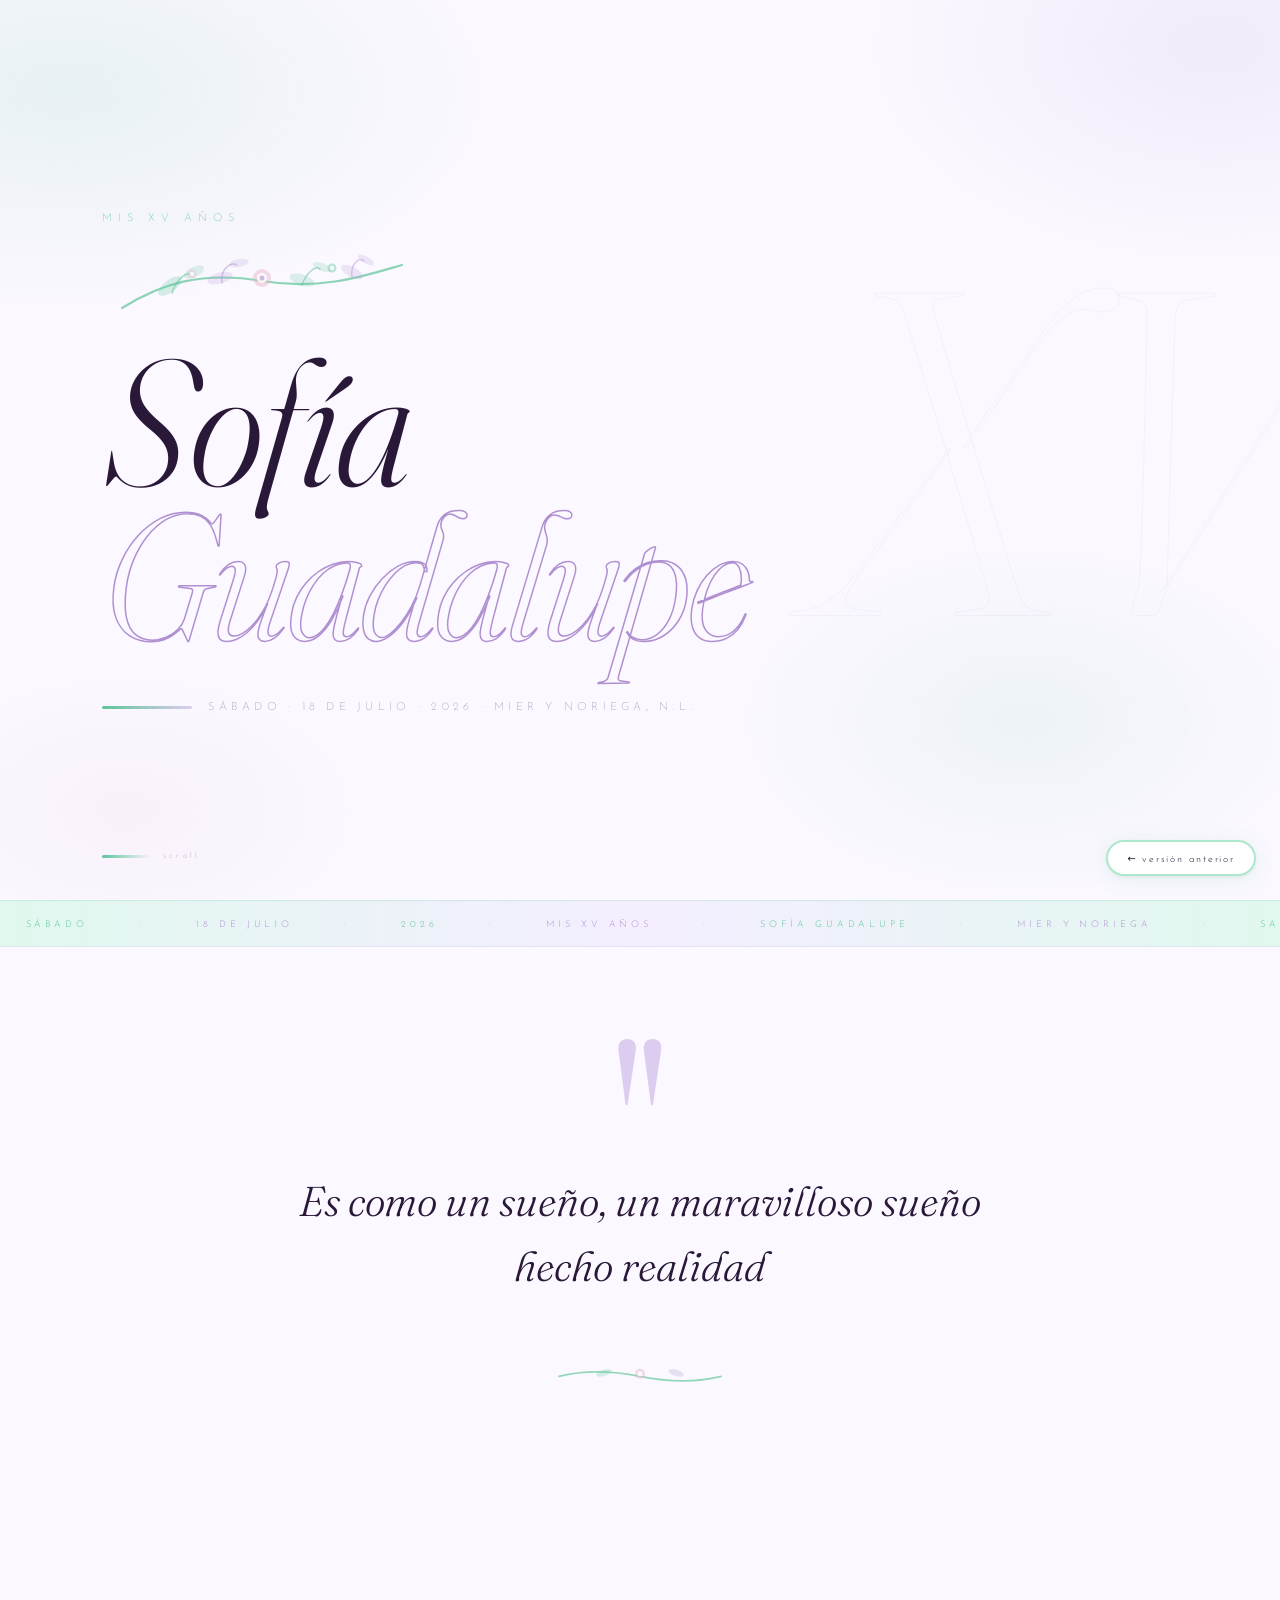
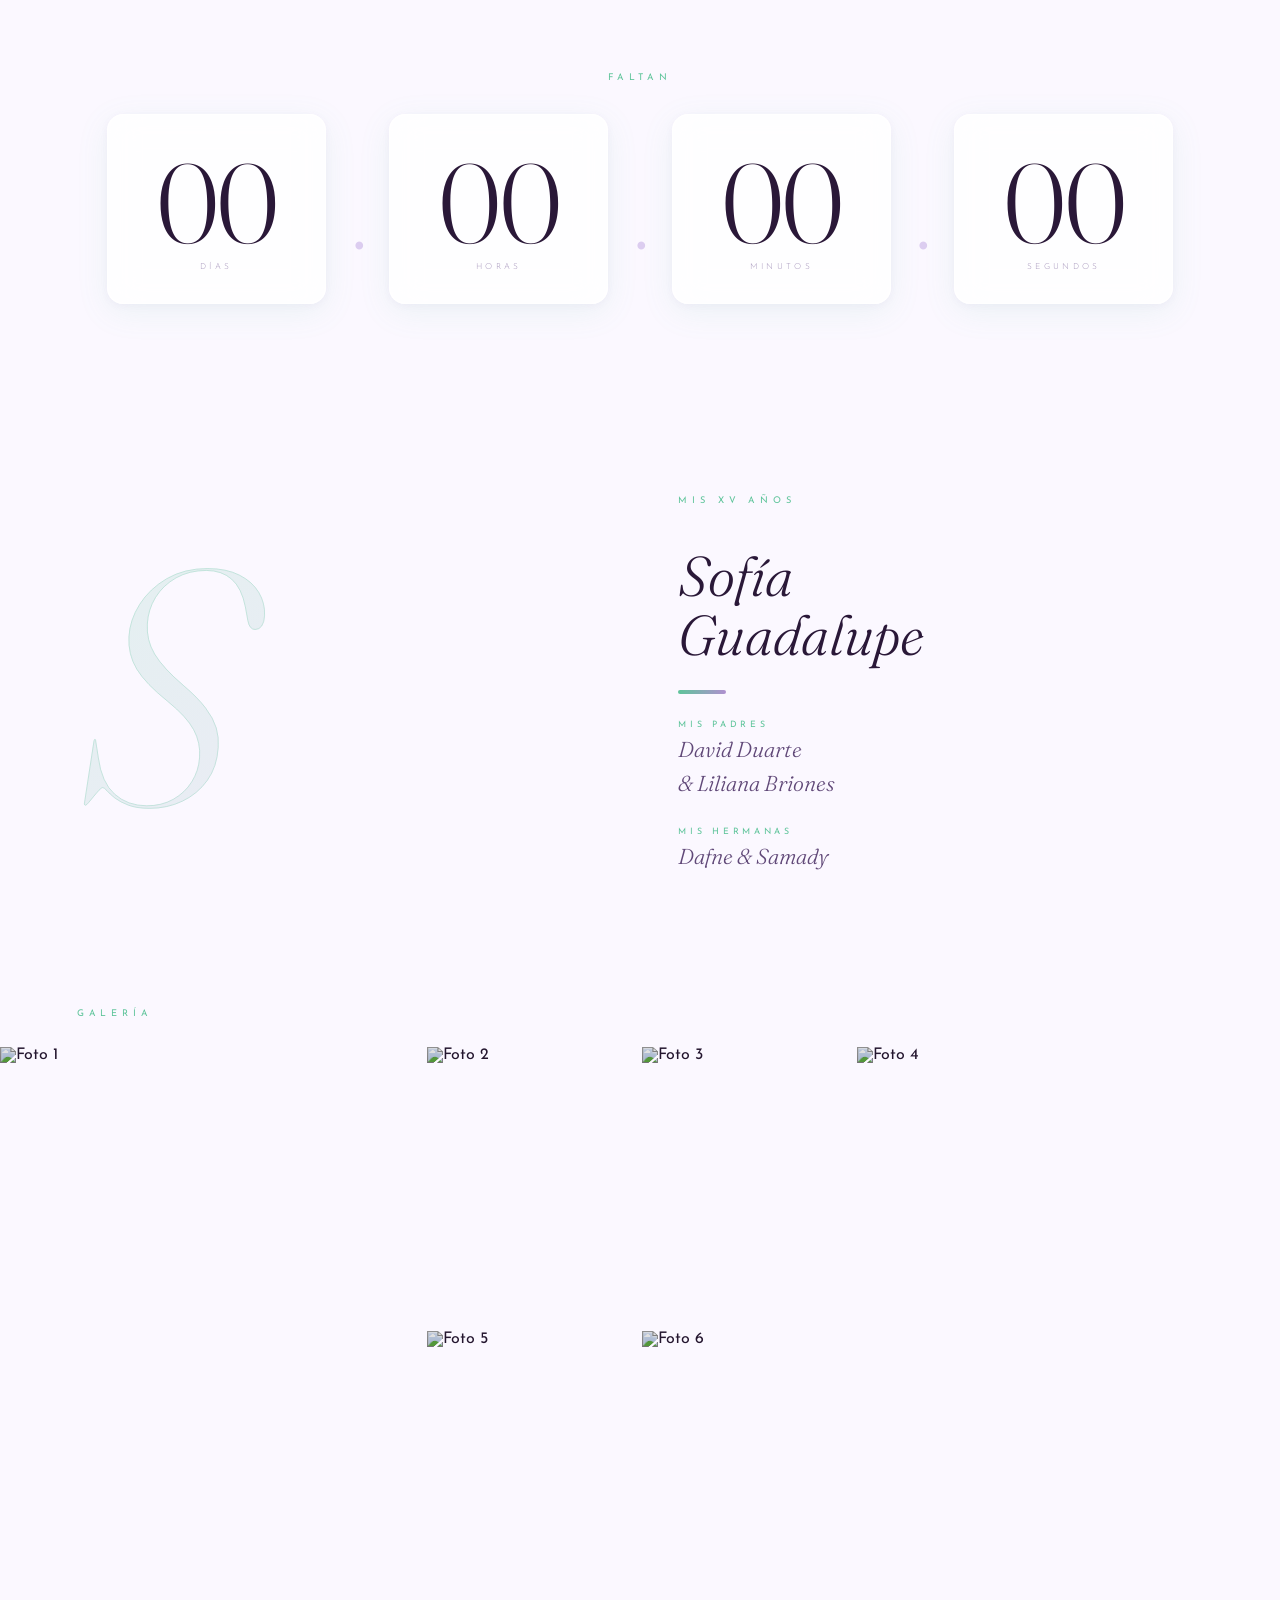
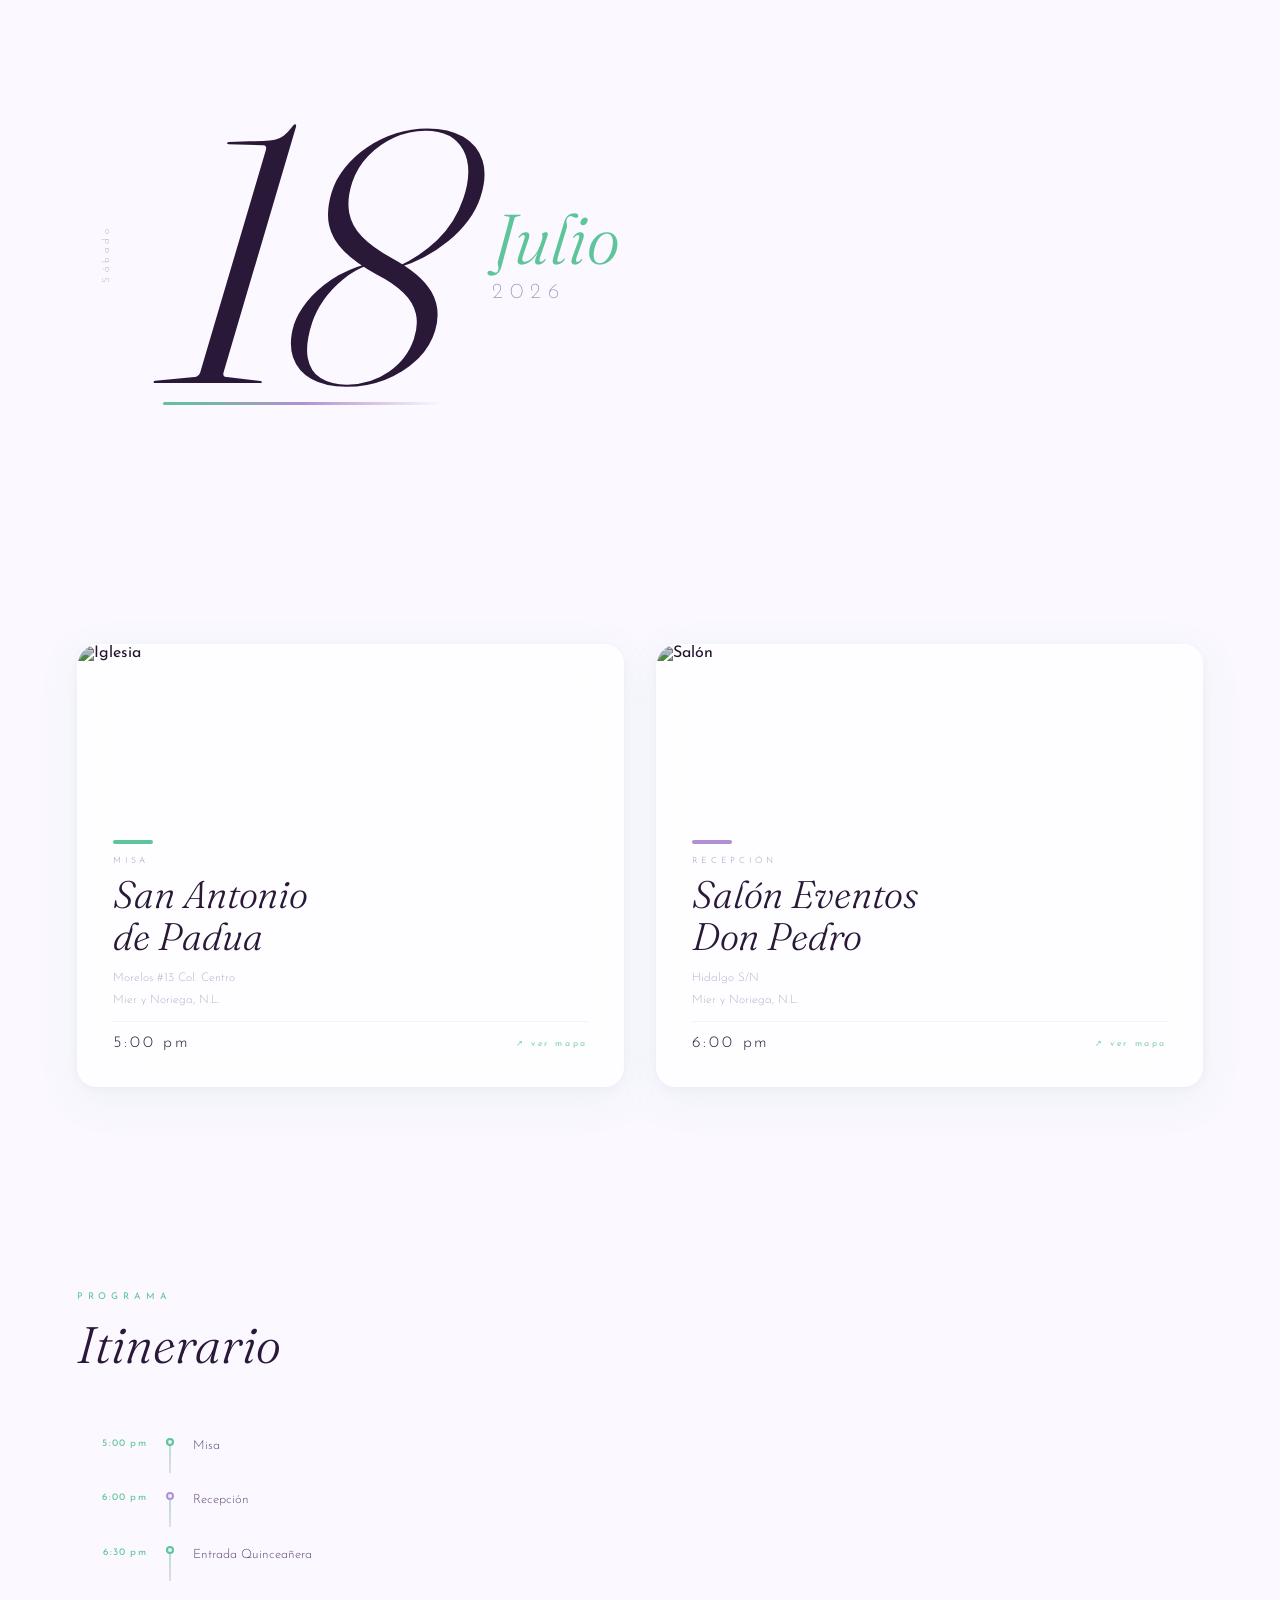
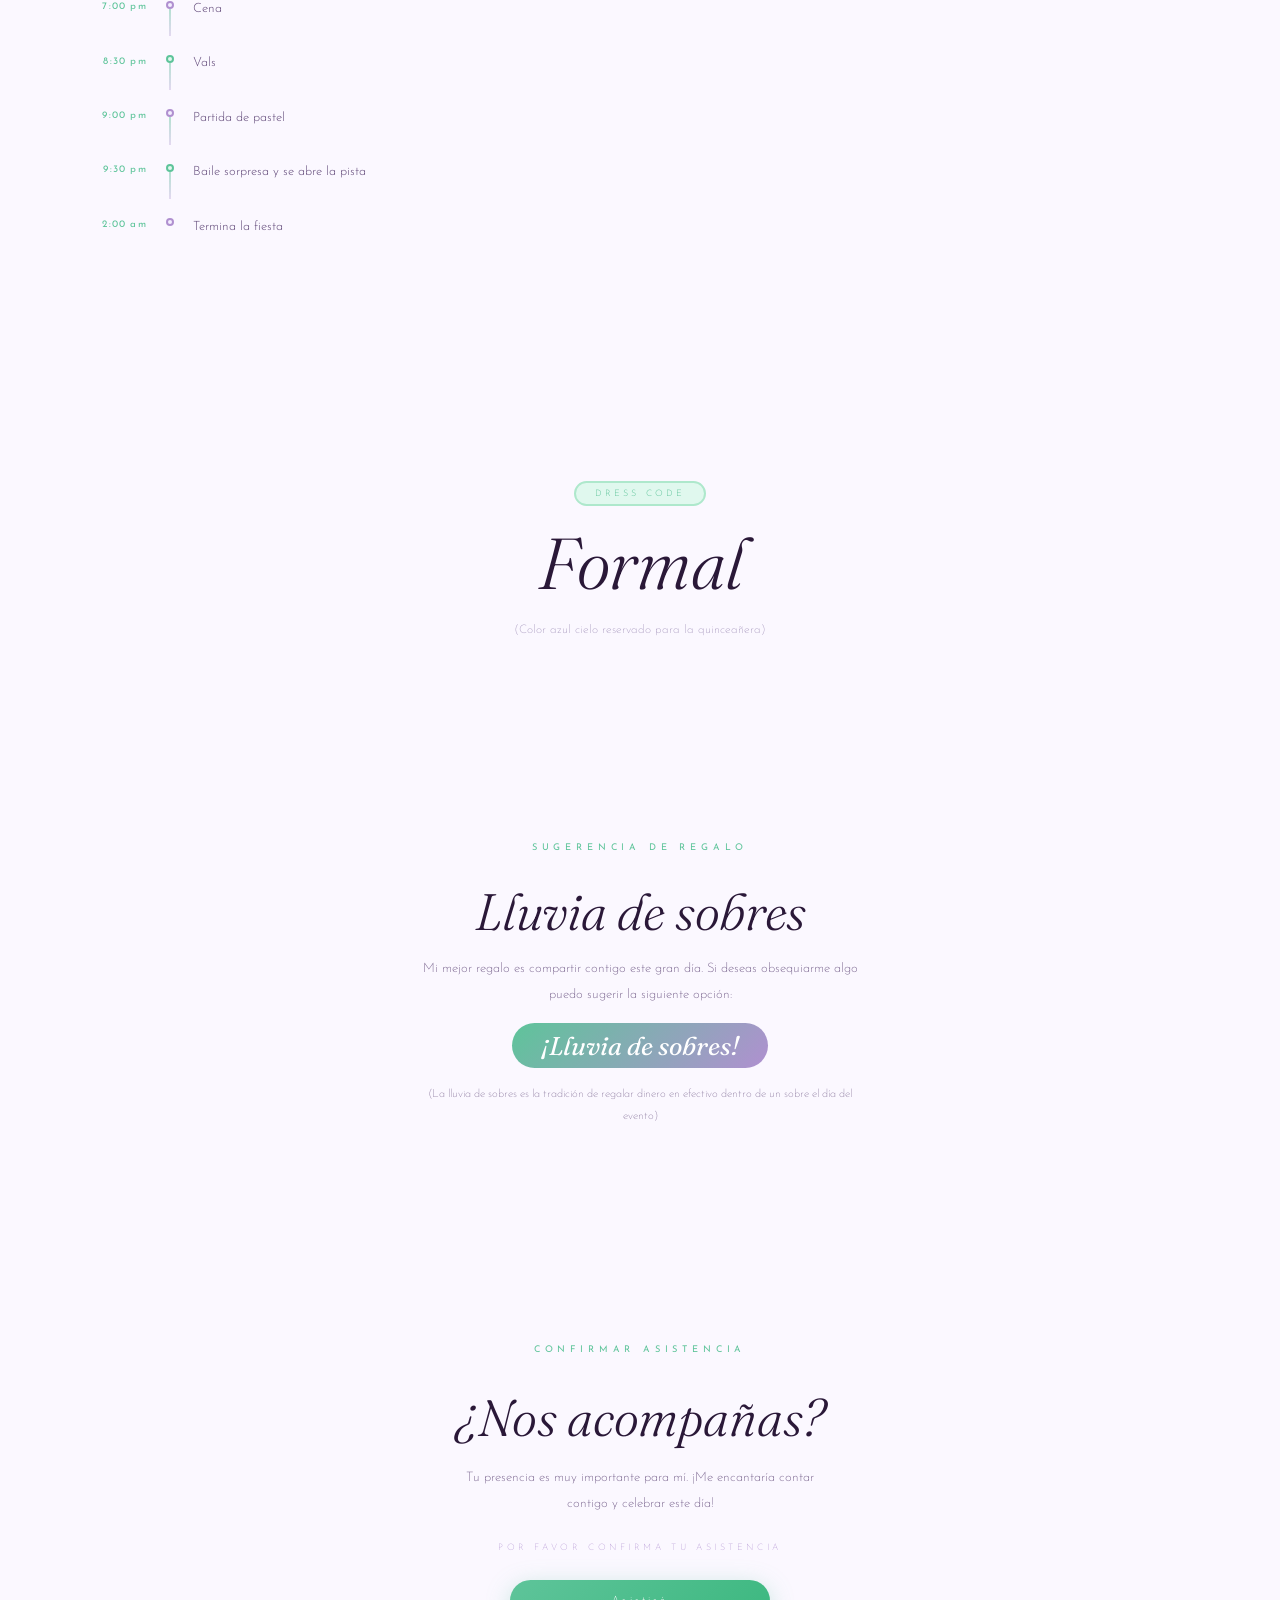
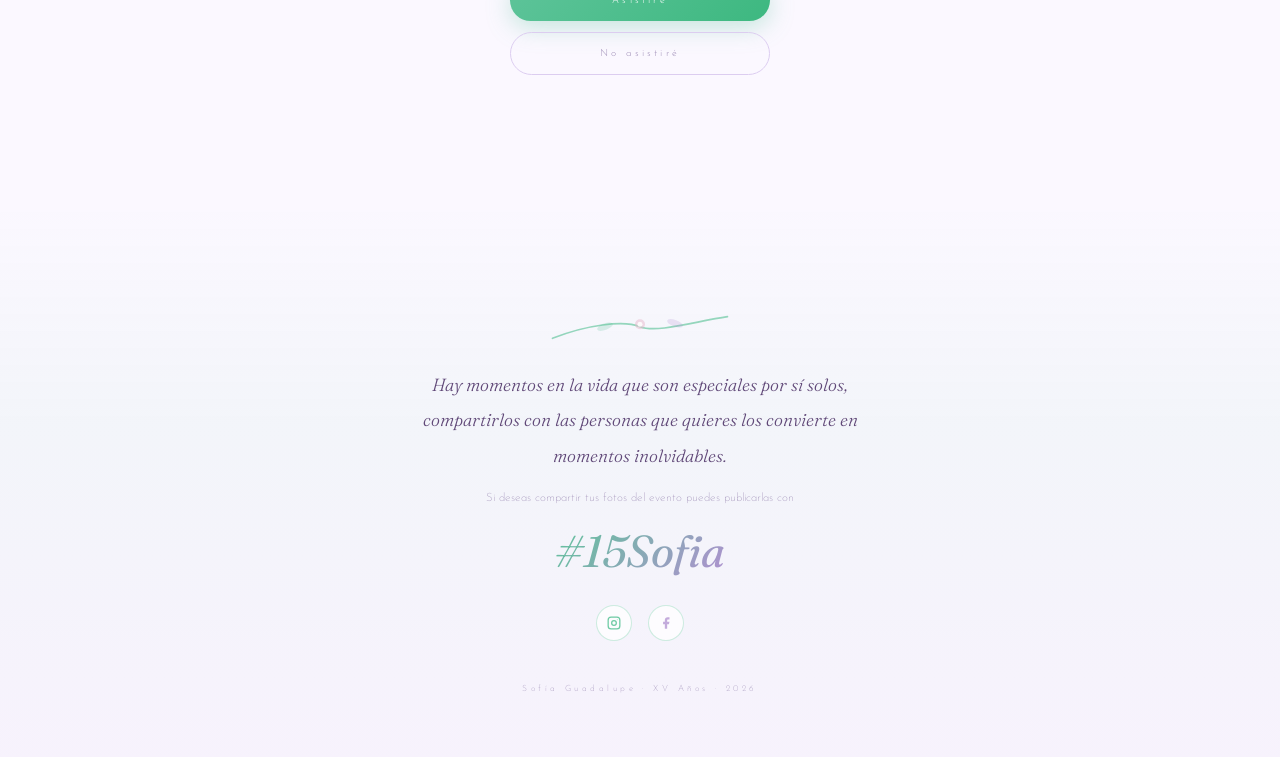
==== jav2.html @ 5d1646b9 "No code changes made." ====
<!DOCTYPE html>
<html lang="es">
<head>
    <meta charset="UTF-8">
    <meta name="viewport" content="width=device-width, initial-scale=1.0">
    <title>Sofía Guadalupe — XV Años</title>
    <link rel="preconnect" href="https://fonts.googleapis.com">
    <link rel="preconnect" href="https://fonts.gstatic.com" crossorigin>
    <link href="https://fonts.googleapis.com/css2?family=Fraunces:ital,opsz,wght@0,9..144,300;1,9..144,300;1,9..144,400;1,9..144,600&family=Josefin+Sans:wght@200;300;400&display=swap" rel="stylesheet">
    <style>
        /* ── RESET ────────────────────────────────────── */
        *, *::before, *::after { margin: 0; padding: 0; box-sizing: border-box; }

        :root {
            --bg:       #fbf8ff;
            --white:    #ffffff;
            --mint:     #5ec49a;
            --mint-l:   #aee8cc;
            --mint-xl:  #e0f8ee;
            --lilac:    #b090d0;
            --lilac-l:  #dccdf0;
            --lilac-xl: #f4eeff;
            --rose:     #e8b8cc;
            --text:     #2a1838;
            --text-m:   #604878;
            --text-l:   #a090b8;
            --F:        'Fraunces', Georgia, serif;
            --J:        'Josefin Sans', system-ui, sans-serif;
        }

        html { scroll-behavior: smooth; }

        body {
            background: var(--bg);
            color: var(--text);
            font-family: var(--J);
            overflow-x: hidden;
            -webkit-text-size-adjust: 100%;
        }

        img { display: block; max-width: 100%; }
        a   { color: inherit; }

        /* ── BACKGROUND BLOBS ─────────────────────────── */
        body::before {
            content: '';
            position: fixed;
            inset: 0;
            background:
                radial-gradient(ellipse 55% 40% at 5% 10%,  rgba(94,196,154,0.12) 0%, transparent 60%),
                radial-gradient(ellipse 45% 40% at 95% 5%,  rgba(176,144,208,0.12) 0%, transparent 60%),
                radial-gradient(ellipse 40% 35% at 80% 80%, rgba(94,196,154,0.09) 0%, transparent 55%),
                radial-gradient(ellipse 35% 30% at 10% 90%, rgba(232,184,204,0.10) 0%, transparent 50%);
            pointer-events: none;
            z-index: 0;
        }

        /* ── NAV BUTTON ───────────────────────────────── */
        .nav-btn {
            position: fixed;
            bottom: 1.5rem;
            right: 1.5rem;
            z-index: 9999;
            background: var(--white);
            color: var(--text);
            font-family: var(--J);
            font-size: 0.62rem;
            font-weight: 300;
            letter-spacing: 0.18em;
            text-decoration: none;
            padding: 0.65rem 1.2rem;
            border-radius: 50px;
            border: 2px solid var(--mint-l);
            box-shadow: 0 4px 20px rgba(94,196,154,0.15), 0 1px 4px rgba(0,0,0,0.06);
            transition: transform 0.2s, box-shadow 0.2s, background 0.2s;
            white-space: nowrap;
        }
        .nav-btn:hover {
            transform: translateY(-2px);
            background: var(--mint-xl);
            box-shadow: 0 6px 24px rgba(94,196,154,0.22);
        }

        /* ── HERO ─────────────────────────────────────── */
        .hero {
            position: relative;
            min-height: 100vh;
            min-height: 100svh;
            display: flex;
            flex-direction: column;
            justify-content: center;
            align-items: flex-start;
            padding: clamp(5rem, 10vw, 9rem) clamp(2rem, 8vw, 7rem) clamp(4rem, 8vw, 7rem);
            overflow: hidden;
            z-index: 1;
        }

        /* Floating petals */
        .petal {
            position: absolute;
            border-radius: 50% 0 50% 0;
            opacity: 0;
            pointer-events: none;
            animation: petalDrift var(--d, 10s) var(--delay, 0s) ease-in-out infinite;
        }
        @keyframes petalDrift {
            0%   { transform: translateY(110vh) translateX(0) rotate(0deg);   opacity: 0; }
            8%   { opacity: 0.55; }
            90%  { opacity: 0.3; }
            100% { transform: translateY(-8vh) translateX(var(--x, 40px)) rotate(270deg); opacity: 0; }
        }

        /* Large decorative "XV" background text */
        .hero-xv {
            position: absolute;
            right: -0.04em;
            top: 50%;
            transform: translateY(-50%);
            font-family: var(--F);
            font-style: italic;
            font-weight: 300;
            font-size: clamp(16rem, 36vw, 50rem);
            line-height: 1;
            color: transparent;
            -webkit-text-stroke: 1px rgba(176,144,208,0.08);
            pointer-events: none;
            user-select: none;
        }

        .hero-badge {
            font-family: var(--J);
            font-weight: 200;
            font-size: clamp(0.55rem, 1.2vw, 0.68rem);
            letter-spacing: 0.55em;
            color: var(--mint);
            margin-bottom: clamp(1rem, 3vw, 1.8rem);
            opacity: 0;
            animation: riseIn 0.9s 0.2s ease forwards;
        }

        /* Botanical ornament */
        .hero-botanical {
            margin-bottom: clamp(0.8rem, 2vw, 1.4rem);
            opacity: 0;
            animation: riseIn 0.9s 0.4s ease forwards;
            width: clamp(160px, 28vw, 320px);
        }

        .hero-name {
            font-family: var(--F);
            font-style: italic;
            font-weight: 300;
            font-size: clamp(4.5rem, 14vw, 15rem);
            line-height: 0.86;
            letter-spacing: -0.02em;
            position: relative;
            z-index: 2;
        }

        .hero-name .ln1 {
            display: block;
            color: var(--text);
            opacity: 0;
            animation: riseIn 1s 0.6s ease forwards;
        }

        .hero-name .ln2 {
            display: block;
            color: transparent;
            -webkit-text-stroke: 1.5px var(--lilac);
            opacity: 0;
            animation: riseIn 1s 0.85s ease forwards;
        }

        .hero-divider {
            display: flex;
            align-items: center;
            gap: 1rem;
            margin-top: clamp(1.5rem, 4vw, 3rem);
            opacity: 0;
            animation: riseIn 0.8s 1.1s ease forwards;
        }

        .hero-line {
            width: clamp(40px, 8vw, 90px);
            height: 3px;
            border-radius: 3px;
            background: linear-gradient(to right, var(--mint), var(--lilac-l));
        }

        .hero-meta {
            font-family: var(--J);
            font-weight: 200;
            font-size: clamp(0.58rem, 1.3vw, 0.7rem);
            letter-spacing: 0.38em;
            color: var(--text-l);
        }

        .hero-scroll {
            position: absolute;
            bottom: 2.5rem;
            left: clamp(2rem, 8vw, 7rem);
            display: flex;
            align-items: center;
            gap: 0.8rem;
            opacity: 0;
            animation: riseIn 0.8s 1.5s ease forwards;
        }
        .hero-scroll span {
            font-size: 0.52rem;
            letter-spacing: 0.4em;
            color: var(--text-l);
            font-weight: 200;
        }
        .scroll-line {
            width: 48px;
            height: 3px;
            border-radius: 3px;
            background: linear-gradient(to right, var(--mint), transparent);
            animation: expandLine 2s 1.5s ease-out forwards, pulseLine 2.5s 3.5s ease-in-out infinite;
            transform-origin: left;
            transform: scaleX(0);
        }
        @keyframes expandLine { to { transform: scaleX(1); } }
        @keyframes pulseLine  { 0%,100% { opacity: 0.4; } 50% { opacity: 1; } }

        @keyframes riseIn {
            from { opacity: 0; transform: translateY(18px); }
            to   { opacity: 1; transform: translateY(0); }
        }

        /* ── MARQUEE ──────────────────────────────────── */
        .marquee {
            position: relative;
            z-index: 1;
            border-top: 1px solid rgba(94,196,154,0.2);
            border-bottom: 1px solid rgba(176,144,208,0.15);
            background: linear-gradient(to right, var(--mint-xl), var(--lilac-xl), var(--mint-xl));
            padding: 0.9rem 0;
            overflow: hidden;
            white-space: nowrap;
        }
        .marquee-track {
            display: inline-flex;
            animation: scrollLeft 28s linear infinite;
        }
        .marquee-track span {
            font-family: var(--J);
            font-size: 0.58rem;
            font-weight: 300;
            letter-spacing: 0.42em;
            padding: 0 1.6rem;
        }
        .marquee-track span:nth-child(4n+1) { color: var(--mint); }
        .marquee-track span:nth-child(4n+2) { color: var(--text-l); }
        .marquee-track span:nth-child(4n+3) { color: var(--lilac); }
        .marquee-track span:nth-child(4n+4) { color: var(--text-l); }

        @keyframes scrollLeft {
            from { transform: translateX(0); }
            to   { transform: translateX(-50%); }
        }

        /* ── REVEAL ───────────────────────────────────── */
        .reveal {
            opacity: 0;
            transform: translateY(28px);
            transition: opacity 0.8s ease, transform 0.8s ease;
        }
        .reveal.visible {
            opacity: 1;
            transform: translateY(0);
        }

        /* ── SECTION SHARED ───────────────────────────── */
        .section-tag {
            font-family: var(--J);
            font-weight: 400;
            font-size: 0.58rem;
            letter-spacing: 0.52em;
            color: var(--mint);
            margin-bottom: 1rem;
        }

        .section-title {
            font-family: var(--F);
            font-style: italic;
            font-weight: 300;
            font-size: clamp(1.8rem, 4.5vw, 3.2rem);
            color: var(--text);
            line-height: 1.1;
        }

        .botanical-sep {
            display: flex;
            justify-content: center;
            margin: clamp(2.5rem, 5vw, 4rem) 0;
        }

        /* ── QUOTE ────────────────────────────────────── */
        .quote-section {
            position: relative;
            z-index: 1;
            padding: clamp(4rem, 10vw, 8rem) clamp(2rem, 12vw, 16rem);
            text-align: center;
        }

        .quote-mark {
            font-family: var(--F);
            font-size: clamp(6rem, 16vw, 13rem);
            line-height: 0.5;
            color: var(--lilac-l);
            display: block;
            margin-bottom: -0.5rem;
            user-select: none;
        }

        .quote-body {
            font-family: var(--F);
            font-style: italic;
            font-weight: 300;
            font-size: clamp(1.4rem, 3.5vw, 2.6rem);
            line-height: 1.55;
            color: var(--text);
            max-width: 780px;
            margin: 0 auto;
        }

        /* ── COUNTDOWN ────────────────────────────────── */
        .countdown-section {
            position: relative;
            z-index: 1;
            padding: clamp(3rem, 7vw, 6rem) clamp(2rem, 6vw, 5rem);
            text-align: center;
        }

        .cd-grid {
            display: flex;
            justify-content: center;
            align-items: center;
            gap: clamp(0.6rem, 2vw, 2rem);
            flex-wrap: wrap;
            margin-top: 2rem;
        }

        .cd-card {
            background: rgba(255,255,255,0.8);
            backdrop-filter: blur(16px);
            border: 1px solid rgba(255,255,255,0.9);
            box-shadow:
                0 8px 32px rgba(94,196,154,0.1),
                0 2px 8px rgba(176,144,208,0.08);
            border-radius: 16px;
            padding: clamp(1.2rem, 3vw, 2rem) clamp(1.5rem, 4vw, 3rem);
            display: flex;
            flex-direction: column;
            align-items: center;
            gap: 0.3rem;
            min-width: clamp(72px, 16vw, 120px);
        }

        .cd-num {
            font-family: var(--F);
            font-weight: 300;
            font-size: clamp(3rem, 9vw, 7rem);
            line-height: 1;
            letter-spacing: -0.03em;
            color: var(--text);
        }

        .cd-label {
            font-family: var(--J);
            font-size: 0.52rem;
            font-weight: 300;
            letter-spacing: 0.4em;
            color: var(--text-l);
        }

        .cd-dot {
            font-family: var(--F);
            font-size: clamp(2rem, 5vw, 3.5rem);
            color: var(--lilac-l);
            line-height: 1;
            align-self: flex-end;
            padding-bottom: clamp(1.4rem, 3.5vw, 2.3rem);
        }

        /* ── FAMILY ───────────────────────────────────── */
        .family-section {
            position: relative;
            z-index: 1;
            padding: clamp(3rem, 8vw, 7rem) clamp(2rem, 6vw, 5rem);
            display: grid;
            grid-template-columns: 1fr 1fr;
            gap: clamp(2rem, 6vw, 6rem);
            align-items: center;
        }

        .family-initial {
            font-family: var(--F);
            font-style: italic;
            font-weight: 300;
            font-size: clamp(10rem, 26vw, 22rem);
            line-height: 0.82;
            color: transparent;
            -webkit-text-stroke: 1px rgba(94,196,154,0.25);
            user-select: none;
            background: linear-gradient(135deg, rgba(94,196,154,0.15), rgba(176,144,208,0.15));
            -webkit-background-clip: text;
        }

        .family-content { display: flex; flex-direction: column; gap: 1.6rem; }

        .family-name {
            font-family: var(--F);
            font-style: italic;
            font-weight: 300;
            font-size: clamp(2rem, 5vw, 3.5rem);
            line-height: 1.05;
            color: var(--text);
        }

        .family-rule {
            width: 48px;
            height: 4px;
            background: linear-gradient(to right, var(--mint), var(--lilac));
            border-radius: 4px;
        }

        .family-group { display: flex; flex-direction: column; gap: 0.25rem; }

        .family-role {
            font-family: var(--J);
            font-size: 0.55rem;
            font-weight: 400;
            letter-spacing: 0.42em;
            color: var(--mint);
        }

        .family-names {
            font-family: var(--F);
            font-style: italic;
            font-weight: 300;
            font-size: clamp(0.95rem, 2.3vw, 1.35rem);
            color: var(--text-m);
            line-height: 1.6;
        }

        /* ── GALLERY ──────────────────────────────────── */
        .gallery-section {
            position: relative;
            z-index: 1;
            padding: clamp(1rem, 3vw, 2rem) 0;
        }

        .gallery-label {
            padding: 0 clamp(2rem, 6vw, 5rem);
            margin-bottom: 1.8rem;
        }

        .gallery-grid {
            display: grid;
            grid-template-columns: 2fr 1fr 1fr 2fr;
            grid-template-rows: 280px 190px;
            gap: 4px;
        }

        .g {
            overflow: hidden;
            position: relative;
            border-radius: 0;
        }

        .g:nth-child(1) { grid-row: span 2; border-radius: 0 0 0 24px; }
        .g:nth-child(4) { grid-row: span 2; border-radius: 0 0 24px 0; }
        .g:nth-child(2) { border-radius: 0 16px 0 0; }
        .g:nth-child(5) { border-radius: 0 0 0 16px; }

        .g img {
            width: 100%;
            height: 100%;
            object-fit: cover;
            filter: brightness(0.88) saturate(0.9);
            transition: transform 0.7s cubic-bezier(.25,.46,.45,.94), filter 0.5s ease;
        }

        .g:hover img {
            transform: scale(1.07);
            filter: brightness(1) saturate(1.1);
        }

        .g::after {
            content: '';
            position: absolute;
            inset: 0;
            border: 1.5px solid transparent;
            border-radius: inherit;
            transition: border-color 0.4s;
            pointer-events: none;
            z-index: 1;
        }
        .g:nth-child(odd):hover::after  { border-color: rgba(94,196,154,0.45); }
        .g:nth-child(even):hover::after { border-color: rgba(176,144,208,0.45); }

        /* ── DATE ─────────────────────────────────────── */
        .date-section {
            position: relative;
            z-index: 1;
            padding: clamp(5rem, 12vw, 10rem) clamp(2rem, 8vw, 7rem);
            display: flex;
            align-items: center;
            gap: clamp(1.5rem, 4vw, 4rem);
            flex-wrap: wrap;
        }

        .date-vert {
            font-family: var(--J);
            font-size: clamp(0.5rem, 1vw, 0.62rem);
            font-weight: 200;
            letter-spacing: 0.45em;
            color: var(--text-l);
            writing-mode: vertical-rl;
            transform: rotate(180deg);
        }

        .date-big {
            font-family: var(--F);
            font-style: italic;
            font-weight: 300;
            font-size: clamp(8rem, 28vw, 26rem);
            line-height: 0.82;
            letter-spacing: -0.04em;
            color: var(--text);
            position: relative;
        }
        .date-big::after {
            content: '';
            position: absolute;
            left: 0; bottom: -4px; right: 0;
            height: 3px;
            background: linear-gradient(to right, var(--mint), var(--lilac), transparent);
            border-radius: 3px;
        }

        .date-stack {
            display: flex;
            flex-direction: column;
            gap: 0.5rem;
        }

        .date-month {
            font-family: var(--F);
            font-style: italic;
            font-weight: 300;
            font-size: clamp(2rem, 5.5vw, 4.5rem);
            color: var(--mint);
            line-height: 1;
        }

        .date-year {
            font-family: var(--J);
            font-size: clamp(0.85rem, 2vw, 1.35rem);
            font-weight: 200;
            letter-spacing: 0.32em;
            color: var(--text-l);
        }

        /* ── EVENTS ───────────────────────────────────── */
        .events-section {
            position: relative;
            z-index: 1;
            padding: clamp(3rem, 7vw, 6rem) clamp(2rem, 6vw, 5rem);
            display: grid;
            grid-template-columns: 1fr 1fr;
            gap: clamp(1rem, 3vw, 2rem);
        }

        .ev-card {
            background: rgba(255,255,255,0.72);
            backdrop-filter: blur(24px);
            border: 1px solid rgba(255,255,255,0.85);
            box-shadow:
                0 12px 40px rgba(94,196,154,0.1),
                0 2px 8px rgba(176,144,208,0.08);
            border-radius: 20px;
            overflow: hidden;
            display: flex;
            flex-direction: column;
            gap: 0;
            transition: transform 0.3s ease, box-shadow 0.3s ease;
        }
        .ev-card:hover {
            transform: translateY(-4px);
            box-shadow:
                0 20px 50px rgba(94,196,154,0.15),
                0 4px 12px rgba(176,144,208,0.1);
        }

        .ev-card-img {
            width: 100%;
            height: clamp(100px, 14vw, 160px);
            object-fit: cover;
            filter: brightness(0.82) saturate(0.9);
            transition: filter 0.4s;
        }
        .ev-card:hover .ev-card-img { filter: brightness(0.92) saturate(1.05); }

        .ev-card-body {
            padding: clamp(1.4rem, 3vw, 2.2rem);
            display: flex;
            flex-direction: column;
            gap: 0.6rem;
            flex: 1;
        }

        .ev-accent {
            width: 40px;
            height: 4px;
            border-radius: 4px;
            margin-bottom: 0.2rem;
        }
        .ev-card:nth-child(1) .ev-accent { background: var(--mint); }
        .ev-card:nth-child(2) .ev-accent { background: var(--lilac); }

        .ev-type {
            font-family: var(--J);
            font-size: 0.54rem;
            font-weight: 300;
            letter-spacing: 0.44em;
            color: var(--text-l);
        }

        .ev-name {
            font-family: var(--F);
            font-style: italic;
            font-weight: 300;
            font-size: clamp(1.5rem, 3.2vw, 2.4rem);
            color: var(--text);
            line-height: 1.08;
        }

        .ev-address {
            font-family: var(--J);
            font-size: clamp(0.68rem, 1.4vw, 0.74rem);
            font-weight: 200;
            color: var(--text-l);
            line-height: 1.9;
        }

        .ev-footer {
            display: flex;
            align-items: center;
            justify-content: space-between;
            margin-top: auto;
            padding-top: 0.8rem;
            border-top: 1px solid rgba(94,196,154,0.12);
        }

        .ev-time {
            font-family: var(--J);
            font-size: clamp(0.8rem, 1.8vw, 1rem);
            font-weight: 300;
            letter-spacing: 0.18em;
            color: var(--text);
        }

        .ev-map {
            font-family: var(--J);
            font-size: 0.54rem;
            font-weight: 400;
            letter-spacing: 0.3em;
            color: var(--mint);
            text-decoration: none;
            opacity: 0.8;
            transition: opacity 0.2s;
        }
        .ev-map:hover { opacity: 1; }

        /* ── ITINERARY ────────────────────────────────── */
        .itinerary-section {
            position: relative;
            z-index: 1;
            padding: clamp(4rem, 9vw, 8rem) clamp(2rem, 6vw, 5rem);
        }

        .it-list {
            list-style: none;
            max-width: 520px;
            margin-top: 2.8rem;
        }

        .it-item {
            display: grid;
            grid-template-columns: 70px 1px 1fr;
            gap: 0 1.4rem;
            align-items: stretch;
        }

        .it-time {
            font-family: var(--J);
            font-size: 0.62rem;
            font-weight: 400;
            letter-spacing: 0.12em;
            color: var(--mint);
            text-align: right;
            padding-top: 1.3rem;
            line-height: 1;
            align-self: start;
        }

        .it-track {
            display: flex;
            flex-direction: column;
            align-items: center;
        }

        .it-dot {
            width: 8px;
            height: 8px;
            border-radius: 50%;
            flex-shrink: 0;
            margin-top: 1.2rem;
            border: 2.5px solid var(--mint);
            background: var(--white);
        }
        .it-item:nth-child(odd)  .it-dot { border-color: var(--mint);  background: var(--mint-xl); }
        .it-item:nth-child(even) .it-dot { border-color: var(--lilac); background: var(--lilac-xl); }

        .it-connector {
            width: 2px;
            flex: 1;
            background: linear-gradient(to bottom, rgba(94,196,154,0.45), rgba(176,144,208,0.3));
        }

        .it-text {
            font-family: var(--J);
            font-size: clamp(0.72rem, 1.6vw, 0.8rem);
            font-weight: 300;
            color: var(--text-m);
            padding: 1.1rem 0;
            line-height: 1.5;
        }

        /* ── DRESS CODE ───────────────────────────────── */
        .dresscode-section {
            position: relative;
            z-index: 1;
            padding: clamp(4rem, 9vw, 7rem) clamp(2rem, 6vw, 5rem);
            text-align: center;
            display: flex;
            flex-direction: column;
            align-items: center;
            gap: 0.8rem;
        }

        .dresscode-section .dc-pill {
            display: inline-flex;
            align-items: center;
            gap: 0.6rem;
            background: var(--mint-xl);
            border: 2px solid var(--mint-l);
            border-radius: 50px;
            padding: 0.4rem 1.2rem;
            font-family: var(--J);
            font-size: 0.56rem;
            font-weight: 300;
            letter-spacing: 0.35em;
            color: var(--mint);
        }

        .dc-type {
            font-family: var(--F);
            font-style: italic;
            font-weight: 300;
            font-size: clamp(2.5rem, 6vw, 4.5rem);
            color: var(--text);
        }

        .dc-note {
            font-family: var(--J);
            font-size: clamp(0.66rem, 1.4vw, 0.74rem);
            font-weight: 200;
            color: var(--text-l);
            line-height: 1.8;
        }

        /* ── GIFT ─────────────────────────────────────── */
        .gift-section {
            position: relative;
            z-index: 1;
            padding: clamp(3rem, 7vw, 6rem) clamp(2rem, 6vw, 5rem);
            display: flex;
            flex-direction: column;
            align-items: center;
            text-align: center;
            gap: 1rem;
            max-width: 600px;
            margin: 0 auto;
        }

        .gift-highlight {
            display: inline-block;
            font-family: var(--F);
            font-style: italic;
            font-weight: 400;
            font-size: clamp(1.1rem, 3vw, 1.6rem);
            color: var(--white);
            background: linear-gradient(135deg, var(--mint), var(--lilac));
            padding: 0.4rem 1.8rem;
            border-radius: 50px;
        }

        .gift-body, .gift-note {
            font-family: var(--J);
            font-weight: 200;
            color: var(--text-m);
            line-height: 1.95;
        }
        .gift-body { font-size: clamp(0.74rem, 1.6vw, 0.82rem); }
        .gift-note { font-size: clamp(0.62rem, 1.3vw, 0.7rem); opacity: 0.75; }

        /* ── RSVP ─────────────────────────────────────── */
        .rsvp-section {
            position: relative;
            z-index: 1;
            padding: clamp(4rem, 10vw, 9rem) clamp(2rem, 6vw, 5rem);
            display: flex;
            flex-direction: column;
            align-items: center;
            text-align: center;
            gap: 1.2rem;
        }

        .rsvp-sub {
            font-family: var(--J);
            font-size: clamp(0.74rem, 1.6vw, 0.82rem);
            font-weight: 200;
            color: var(--text-m);
            line-height: 1.95;
            max-width: 360px;
        }

        .rsvp-confirm-tag {
            font-family: var(--J);
            font-size: 0.56rem;
            font-weight: 200;
            letter-spacing: 0.4em;
            color: var(--lilac);
            margin-top: 0.5rem;
        }

        .rsvp-btns {
            display: flex;
            flex-direction: column;
            gap: 0.7rem;
            width: 100%;
            max-width: 260px;
            margin-top: 0.5rem;
        }

        .rsvp-btn {
            font-family: var(--J);
            font-size: 0.62rem;
            font-weight: 300;
            letter-spacing: 0.32em;
            padding: 1rem 1.8rem;
            border-radius: 50px;
            cursor: pointer;
            transition: transform 0.2s, box-shadow 0.2s, background 0.2s, color 0.2s;
            -webkit-tap-highlight-color: transparent;
        }

        .rsvp-btn.yes {
            background: linear-gradient(135deg, var(--mint), #3db880);
            color: var(--white);
            border: none;
            box-shadow: 0 6px 24px rgba(94,196,154,0.35);
        }
        .rsvp-btn.yes:hover {
            transform: translateY(-2px);
            box-shadow: 0 10px 30px rgba(94,196,154,0.45);
        }

        .rsvp-btn.no {
            background: transparent;
            border: 1px solid var(--lilac-l);
            color: var(--text-l);
        }
        .rsvp-btn.no:hover {
            background: var(--lilac-xl);
            border-color: var(--lilac);
            color: var(--lilac);
        }

        /* ── FOOTER ───────────────────────────────────── */
        .site-footer {
            position: relative;
            z-index: 1;
            padding: clamp(4rem, 9vw, 7rem) clamp(2rem, 6vw, 5rem) clamp(3rem, 5vw, 4rem);
            display: flex;
            flex-direction: column;
            align-items: center;
            text-align: center;
            gap: 1.2rem;
            background: linear-gradient(180deg, transparent, rgba(94,196,154,0.05) 40%, rgba(176,144,208,0.05) 100%);
        }

        .footer-quote {
            font-family: var(--F);
            font-style: italic;
            font-weight: 300;
            font-size: clamp(0.88rem, 2vw, 1.1rem);
            color: var(--text-m);
            line-height: 2;
            max-width: 500px;
        }

        .footer-share {
            font-family: var(--J);
            font-size: clamp(0.64rem, 1.3vw, 0.72rem);
            font-weight: 200;
            color: var(--text-l);
        }

        .footer-hashtag {
            font-family: var(--F);
            font-style: italic;
            font-weight: 400;
            font-size: clamp(1.6rem, 4vw, 2.8rem);
            background: linear-gradient(135deg, var(--mint), var(--lilac));
            -webkit-background-clip: text;
            -webkit-text-fill-color: transparent;
            background-clip: text;
        }

        .footer-socials {
            display: flex;
            gap: 1rem;
            margin-top: 0.5rem;
        }

        .f-social {
            width: 36px;
            height: 36px;
            display: flex;
            align-items: center;
            justify-content: center;
            border-radius: 50%;
            border: 1px solid rgba(94,196,154,0.3);
            background: rgba(255,255,255,0.7);
            transition: background 0.2s, border-color 0.2s, transform 0.2s;
        }
        .f-social:hover {
            background: var(--mint-xl);
            border-color: var(--mint);
            transform: translateY(-2px);
        }

        .footer-byline {
            font-family: var(--J);
            font-size: 0.54rem;
            font-weight: 200;
            letter-spacing: 0.4em;
            color: var(--text-l);
            margin-top: 1.5rem;
        }

        /* ── RESPONSIVE ───────────────────────────────── */
        @media (max-width: 680px) {
            .family-section { grid-template-columns: 1fr; }
            .family-initial { display: none; }
            .events-section { grid-template-columns: 1fr; }
            .gallery-grid {
                grid-template-columns: 1fr 1fr;
                grid-template-rows: repeat(3, 150px);
            }
            .g:nth-child(1), .g:nth-child(4) { grid-row: span 1; border-radius: 0; }
            .g:nth-child(2), .g:nth-child(5)  { border-radius: 0; }
            .date-section { justify-content: center; }
            .date-big::after { display: none; }
        }

        @media (max-width: 400px) {
            .hero-name { font-size: clamp(3.5rem, 18vw, 5rem); }
            .cd-card { padding: 1rem 1.2rem; min-width: 60px; }
            .cd-num  { font-size: 2.5rem; }
        }
    </style>
</head>
<body>

    <!-- ── NAV BUTTON ────────────────────────────── -->
    <a href="javi.html" class="nav-btn">← versión anterior</a>

    <!-- ── PETALS ─────────────────────────────────── -->
    <div class="petal" style="width:14px;height:10px;left:8%;bottom:-20px;background:rgba(94,196,154,0.35);--d:12s;--delay:0s;--x:60px;transform:rotate(25deg);border-radius:60% 0 60% 0;"></div>
    <div class="petal" style="width:10px;height:7px;left:18%;bottom:-20px;background:rgba(176,144,208,0.3);--d:15s;--delay:2s;--x:-40px;transform:rotate(-15deg);"></div>
    <div class="petal" style="width:12px;height:8px;left:33%;bottom:-20px;background:rgba(232,184,204,0.4);--d:11s;--delay:4s;--x:80px;transform:rotate(40deg);"></div>
    <div class="petal" style="width:9px;height:6px;left:50%;bottom:-20px;background:rgba(94,196,154,0.3);--d:14s;--delay:1s;--x:-60px;transform:rotate(-30deg);"></div>
    <div class="petal" style="width:13px;height:9px;left:65%;bottom:-20px;background:rgba(176,144,208,0.35);--d:10s;--delay:3s;--x:50px;transform:rotate(20deg);"></div>
    <div class="petal" style="width:10px;height:7px;left:78%;bottom:-20px;background:rgba(232,184,204,0.35);--d:13s;--delay:5s;--x:-70px;transform:rotate(-45deg);"></div>
    <div class="petal" style="width:11px;height:8px;left:88%;bottom:-20px;background:rgba(94,196,154,0.28);--d:16s;--delay:0.5s;--x:30px;transform:rotate(55deg);"></div>
    <div class="petal" style="width:8px;height:6px;left:25%;bottom:-20px;background:rgba(176,144,208,0.25);--d:9s;--delay:6s;--x:-35px;transform:rotate(-20deg);"></div>

    <!-- ── HERO ───────────────────────────────────── -->
    <section class="hero">

        <div class="hero-xv" aria-hidden="true">XV</div>

        <p class="hero-badge">MIS XV AÑOS</p>

        <!-- Botanical ornament -->
        <svg class="hero-botanical" viewBox="0 0 320 70" fill="none" xmlns="http://www.w3.org/2000/svg" aria-hidden="true">
            <!-- Main arching branch -->
            <path d="M20 55 C60 30 100 18 160 28 C220 38 265 22 300 12" stroke="rgba(94,196,154,0.7)" stroke-width="2.2" stroke-linecap="round"/>
            <!-- Secondary stems -->
            <path d="M70 40 C75 25 85 18 90 22" stroke="rgba(94,196,154,0.55)" stroke-width="1.5" stroke-linecap="round"/>
            <path d="M120 30 C118 15 130 8 135 12" stroke="rgba(176,144,208,0.5)" stroke-width="1.5" stroke-linecap="round"/>
            <path d="M200 32 C205 18 215 12 218 16" stroke="rgba(94,196,154,0.55)" stroke-width="1.5" stroke-linecap="round"/>
            <path d="M250 24 C248 10 258 4 262 8" stroke="rgba(176,144,208,0.45)" stroke-width="1.5" stroke-linecap="round"/>
            <!-- Leaves -->
            <ellipse cx="68" cy="33" rx="14" ry="6" fill="rgba(94,196,154,0.25)" transform="rotate(-38 68 33)"/>
            <ellipse cx="92" cy="19" rx="11" ry="5" fill="rgba(94,196,154,0.2)" transform="rotate(-25 92 19)"/>
            <ellipse cx="118" cy="25" rx="13" ry="5.5" fill="rgba(176,144,208,0.2)" transform="rotate(-15 118 25)"/>
            <ellipse cx="137" cy="10" rx="10" ry="4" fill="rgba(176,144,208,0.18)" transform="rotate(-10 137 10)"/>
            <ellipse cx="200" cy="27" rx="13" ry="5.5" fill="rgba(94,196,154,0.2)" transform="rotate(18 200 27)"/>
            <ellipse cx="220" cy="14" rx="10" ry="4" fill="rgba(94,196,154,0.18)" transform="rotate(22 220 14)"/>
            <ellipse cx="250" cy="19" rx="12" ry="5" fill="rgba(176,144,208,0.2)" transform="rotate(28 250 19)"/>
            <ellipse cx="264" cy="7" rx="9" ry="3.5" fill="rgba(176,144,208,0.18)" transform="rotate(30 264 7)"/>
            <!-- Center flower -->
            <circle cx="160" cy="25" r="9" fill="rgba(232,184,204,0.5)"/>
            <circle cx="160" cy="25" r="5" fill="rgba(255,255,255,0.85)"/>
            <circle cx="160" cy="25" r="2.5" fill="rgba(176,144,208,0.6)"/>
            <!-- Small flowers -->
            <circle cx="90" cy="21" r="4.5" fill="rgba(232,184,204,0.4)"/>
            <circle cx="90" cy="21" r="2.2" fill="rgba(255,255,255,0.8)"/>
            <circle cx="230" cy="15" r="4.5" fill="rgba(94,196,154,0.4)"/>
            <circle cx="230" cy="15" r="2.2" fill="rgba(255,255,255,0.8)"/>
        </svg>

        <h1 class="hero-name">
            <span class="ln1">Sofía</span>
            <span class="ln2">Guadalupe</span>
        </h1>

        <div class="hero-divider">
            <div class="hero-line"></div>
            <span class="hero-meta">SÁBADO · 18 DE JULIO · 2026 · MIER Y NORIEGA, N.L.</span>
        </div>

        <div class="hero-scroll">
            <div class="scroll-line"></div>
            <span>scroll</span>
        </div>

    </section>

    <!-- ── MARQUEE ────────────────────────────────── -->
    <div class="marquee" aria-hidden="true">
        <div class="marquee-track">
            <span>SÁBADO</span><span>·</span><span>18 DE JULIO</span><span>·</span>
            <span>2026</span><span>·</span><span>MIS XV AÑOS</span><span>·</span>
            <span>SOFÍA GUADALUPE</span><span>·</span><span>MIER Y NORIEGA</span><span>·</span>
            <span>SAN ANTONIO DE PADUA</span><span>·</span><span>SALÓN DON PEDRO</span><span>·</span>
            <span>SÁBADO</span><span>·</span><span>18 DE JULIO</span><span>·</span>
            <span>2026</span><span>·</span><span>MIS XV AÑOS</span><span>·</span>
            <span>SOFÍA GUADALUPE</span><span>·</span><span>MIER Y NORIEGA</span><span>·</span>
            <span>SAN ANTONIO DE PADUA</span><span>·</span><span>SALÓN DON PEDRO</span><span>·</span>
        </div>
    </div>

    <!-- ── QUOTE ──────────────────────────────────── -->
    <section class="quote-section reveal">
        <span class="quote-mark" aria-hidden="true">"</span>
        <p class="quote-body">Es como un sueño, un maravilloso sueño hecho realidad</p>

        <!-- Botanical section divider -->
        <div class="botanical-sep">
            <svg viewBox="0 0 200 32" width="180" fill="none" xmlns="http://www.w3.org/2000/svg" aria-hidden="true">
                <path d="M10 16 Q50 6 100 16 Q150 26 190 16" stroke="rgba(94,196,154,0.65)" stroke-width="2" stroke-linecap="round"/>
                <circle cx="100" cy="13" r="5.5" fill="rgba(232,184,204,0.5)"/>
                <circle cx="100" cy="13" r="2.8" fill="rgba(255,255,255,0.85)"/>
                <ellipse cx="60" cy="12" rx="9" ry="3.5" fill="rgba(94,196,154,0.25)" transform="rotate(-18 60 12)"/>
                <ellipse cx="140" cy="12" rx="9" ry="3.5" fill="rgba(176,144,208,0.25)" transform="rotate(18 140 12)"/>
            </svg>
        </div>
    </section>

    <!-- ── COUNTDOWN ──────────────────────────────── -->
    <section class="countdown-section reveal">
        <p class="section-tag" style="text-align:center;">FALTAN</p>
        <div class="cd-grid">
            <div class="cd-card">
                <span class="cd-num" id="v2Days">00</span>
                <span class="cd-label">DÍAS</span>
            </div>
            <span class="cd-dot" aria-hidden="true">·</span>
            <div class="cd-card">
                <span class="cd-num" id="v2Hours">00</span>
                <span class="cd-label">HORAS</span>
            </div>
            <span class="cd-dot" aria-hidden="true">·</span>
            <div class="cd-card">
                <span class="cd-num" id="v2Minutes">00</span>
                <span class="cd-label">MINUTOS</span>
            </div>
            <span class="cd-dot" aria-hidden="true">·</span>
            <div class="cd-card">
                <span class="cd-num" id="v2Seconds">00</span>
                <span class="cd-label">SEGUNDOS</span>
            </div>
        </div>
    </section>

    <!-- ── FAMILY ─────────────────────────────────── -->
    <section class="family-section reveal">
        <div class="family-initial" aria-hidden="true">S</div>
        <div class="family-content">
            <p class="section-tag">MIS XV AÑOS</p>
            <h2 class="family-name">Sofía<br>Guadalupe</h2>
            <div class="family-rule"></div>
            <div class="family-group">
                <p class="family-role">MIS PADRES</p>
                <p class="family-names">David Duarte<br>&amp; Liliana Briones</p>
            </div>
            <div class="family-group">
                <p class="family-role">MIS HERMANAS</p>
                <p class="family-names">Dafne &amp; Samady</p>
            </div>
        </div>
    </section>

    <!-- ── GALLERY ────────────────────────────────── -->
    <section class="gallery-section reveal">
        <p class="section-tag gallery-label">GALERÍA</p>
        <div class="gallery-grid">
            <div class="g"><img src="https://images.unsplash.com/photo-1594938298603-c8148c4dae35?w=600&h=900&fit=crop&q=80" alt="Foto 1" loading="lazy"></div>
            <div class="g"><img src="https://images.unsplash.com/photo-1519167758481-83f550bb49b3?w=600&h=400&fit=crop&q=80" alt="Foto 2" loading="lazy"></div>
            <div class="g"><img src="https://images.unsplash.com/photo-1606800052052-a08af7148866?w=600&h=400&fit=crop&q=80" alt="Foto 3" loading="lazy"></div>
            <div class="g"><img src="https://images.unsplash.com/photo-1520854221256-17451cc331be?w=600&h=900&fit=crop&q=80" alt="Foto 4" loading="lazy"></div>
            <div class="g"><img src="https://images.unsplash.com/photo-1464366400600-7168b8af9bc3?w=600&h=400&fit=crop&q=80" alt="Foto 5" loading="lazy"></div>
            <div class="g"><img src="https://images.unsplash.com/photo-1469371670807-013ccf25f16a?w=600&h=400&fit=crop&q=80" alt="Foto 6" loading="lazy"></div>
        </div>
    </section>

    <!-- ── DATE ───────────────────────────────────── -->
    <section class="date-section reveal">
        <span class="date-vert">Sábado</span>
        <span class="date-big">18</span>
        <div class="date-stack">
            <span class="date-month">Julio</span>
            <span class="date-year">2026</span>
        </div>
    </section>

    <!-- ── EVENTS ─────────────────────────────────── -->
    <section class="events-section reveal">
        <div class="ev-card">
            <img class="ev-card-img" src="https://images.unsplash.com/photo-1548625361-58a9d1de5d97?w=600&h=300&fit=crop&q=80" alt="Iglesia" loading="lazy">
            <div class="ev-card-body">
                <div class="ev-accent"></div>
                <p class="ev-type">MISA</p>
                <h3 class="ev-name">San Antonio<br>de Padua</h3>
                <p class="ev-address">Morelos #13 Col. Centro<br>Mier y Noriega, N.L.</p>
                <div class="ev-footer">
                    <span class="ev-time">5:00 pm</span>
                    <a href="https://maps.google.com/?q=San+Antonio+de+Padua+Mier+y+Noriega+NL" target="_blank" class="ev-map">↗ ver mapa</a>
                </div>
            </div>
        </div>
        <div class="ev-card">
            <img class="ev-card-img" src="https://images.unsplash.com/photo-1519741497674-611481863552?w=600&h=300&fit=crop&q=80" alt="Salón" loading="lazy">
            <div class="ev-card-body">
                <div class="ev-accent"></div>
                <p class="ev-type">RECEPCIÓN</p>
                <h3 class="ev-name">Salón Eventos<br>Don Pedro</h3>
                <p class="ev-address">Hidalgo S/N<br>Mier y Noriega, N.L.</p>
                <div class="ev-footer">
                    <span class="ev-time">6:00 pm</span>
                    <a href="https://maps.google.com/?q=Salon+Don+Pedro+Mier+y+Noriega+NL" target="_blank" class="ev-map">↗ ver mapa</a>
                </div>
            </div>
        </div>
    </section>

    <!-- ── ITINERARY ──────────────────────────────── -->
    <section class="itinerary-section reveal">
        <p class="section-tag">PROGRAMA</p>
        <h2 class="section-title">Itinerario</h2>
        <ul class="it-list">
            <li class="it-item"><span class="it-time">5:00 pm</span><div class="it-track"><div class="it-dot"></div><div class="it-connector"></div></div><span class="it-text">Misa</span></li>
            <li class="it-item"><span class="it-time">6:00 pm</span><div class="it-track"><div class="it-dot"></div><div class="it-connector"></div></div><span class="it-text">Recepción</span></li>
            <li class="it-item"><span class="it-time">6:30 pm</span><div class="it-track"><div class="it-dot"></div><div class="it-connector"></div></div><span class="it-text">Entrada Quinceañera</span></li>
            <li class="it-item"><span class="it-time">7:00 pm</span><div class="it-track"><div class="it-dot"></div><div class="it-connector"></div></div><span class="it-text">Cena</span></li>
            <li class="it-item"><span class="it-time">8:30 pm</span><div class="it-track"><div class="it-dot"></div><div class="it-connector"></div></div><span class="it-text">Vals</span></li>
            <li class="it-item"><span class="it-time">9:00 pm</span><div class="it-track"><div class="it-dot"></div><div class="it-connector"></div></div><span class="it-text">Partida de pastel</span></li>
            <li class="it-item"><span class="it-time">9:30 pm</span><div class="it-track"><div class="it-dot"></div><div class="it-connector"></div></div><span class="it-text">Baile sorpresa y se abre la pista</span></li>
            <li class="it-item"><span class="it-time">2:00 am</span><div class="it-track"><div class="it-dot"></div></div><span class="it-text">Termina la fiesta</span></li>
        </ul>
    </section>

    <!-- ── DRESS CODE ─────────────────────────────── -->
    <section class="dresscode-section reveal">
        <span class="dc-pill">DRESS CODE</span>
        <p class="dc-type">Formal</p>
        <p class="dc-note">(Color azul cielo reservado para la quinceañera)</p>
    </section>

    <!-- ── GIFT ───────────────────────────────────── -->
    <section class="gift-section reveal">
        <p class="section-tag">SUGERENCIA DE REGALO</p>
        <h3 class="section-title">Lluvia de sobres</h3>
        <p class="gift-body">Mi mejor regalo es compartir contigo este gran día. Si deseas obsequiarme algo puedo sugerir la siguiente opción:</p>
        <span class="gift-highlight">¡Lluvia de sobres!</span>
        <p class="gift-note">(La lluvia de sobres es la tradición de regalar dinero en efectivo dentro de un sobre el día del evento)</p>
    </section>

    <!-- ── RSVP ───────────────────────────────────── -->
    <section class="rsvp-section reveal">
        <p class="section-tag">CONFIRMAR ASISTENCIA</p>
        <h2 class="section-title">¿Nos acompañas?</h2>
        <p class="rsvp-sub">Tu presencia es muy importante para mí. ¡Me encantaría contar contigo y celebrar este día!</p>
        <p class="rsvp-confirm-tag">POR FAVOR CONFIRMA TU ASISTENCIA</p>
        <div class="rsvp-btns">
            <button class="rsvp-btn yes" id="v2Yes">Asistiré</button>
            <button class="rsvp-btn no"  id="v2No">No asistiré</button>
        </div>
    </section>

    <!-- ── FOOTER ─────────────────────────────────── -->
    <footer class="site-footer reveal">
        <!-- Botanical footer ornament -->
        <svg viewBox="0 0 240 40" width="200" fill="none" xmlns="http://www.w3.org/2000/svg" aria-hidden="true">
            <path d="M15 28 C55 12 100 6 120 14 C140 22 185 8 225 2" stroke="rgba(94,196,154,0.65)" stroke-width="2" stroke-linecap="round"/>
            <circle cx="120" cy="11" r="6" fill="rgba(232,184,204,0.5)"/>
            <circle cx="120" cy="11" r="3" fill="rgba(255,255,255,0.85)"/>
            <ellipse cx="78" cy="14" rx="10" ry="4" fill="rgba(94,196,154,0.22)" transform="rotate(-20 78 14)"/>
            <ellipse cx="162" cy="10" rx="10" ry="4" fill="rgba(176,144,208,0.22)" transform="rotate(20 162 10)"/>
        </svg>

        <p class="footer-quote">Hay momentos en la vida que son especiales por sí solos, compartirlos con las personas que quieres los convierte en momentos inolvidables.</p>
        <p class="footer-share">Si deseas compartir tus fotos del evento puedes publicarlas con</p>
        <p class="footer-hashtag">#15Sofia</p>
        <div class="footer-socials">
            <a href="#" class="f-social" aria-label="Instagram">
                <svg width="14" height="14" viewBox="0 0 24 24" fill="none" stroke="rgba(94,196,154,0.9)" stroke-width="2.2"><rect x="2" y="2" width="20" height="20" rx="5"/><circle cx="12" cy="12" r="4"/><circle cx="17.5" cy="6.5" r="0.8" fill="rgba(94,196,154,0.8)" stroke="none"/></svg>
            </a>
            <a href="#" class="f-social" aria-label="Facebook">
                <svg width="14" height="14" viewBox="0 0 24 24" fill="rgba(176,144,208,0.75)"><path d="M18 2h-3a5 5 0 0 0-5 5v3H7v4h3v8h4v-8h3l1-4h-4V7a1 1 0 0 1 1-1h3z"/></svg>
            </a>
        </div>
        <p class="footer-byline">Sofía Guadalupe · XV Años · 2026</p>
    </footer>

    <script>
        // ── Countdown ──────────────────────────────────
        const EVT = new Date('2026-07-18T17:00:00');
        function tick() {
            const diff = EVT - new Date();
            if (diff <= 0) return;
            const pad = n => String(Math.floor(n)).padStart(2,'0');
            document.getElementById('v2Days').textContent    = pad(diff / 86400000);
            document.getElementById('v2Hours').textContent   = pad((diff % 86400000) / 3600000);
            document.getElementById('v2Minutes').textContent = pad((diff % 3600000) / 60000);
            document.getElementById('v2Seconds').textContent = pad((diff % 60000) / 1000);
        }
        tick(); setInterval(tick, 1000);

        // ── Scroll reveal ───────────────────────────────
        const obs = new IntersectionObserver((entries) => {
            entries.forEach(e => { if (e.isIntersecting) { e.target.classList.add('visible'); obs.unobserve(e.target); } });
        }, { threshold: 0.08 });
        document.querySelectorAll('.reveal').forEach(el => obs.observe(el));

        // ── RSVP ────────────────────────────────────────
        document.getElementById('v2Yes').addEventListener('click', function() {
            this.textContent = '¡Nos vemos pronto! 🌿';
            this.style.background = 'linear-gradient(135deg, #3db880, #6ecba0)';
            document.getElementById('v2No').style.opacity = '0.35';
            document.getElementById('v2No').style.pointerEvents = 'none';
        });
        document.getElementById('v2No').addEventListener('click', function() {
            this.textContent = 'Te echaremos de menos';
            this.style.borderColor = 'var(--rose)';
            this.style.color = 'var(--rose)';
            document.getElementById('v2Yes').style.opacity = '0.35';
            document.getElementById('v2Yes').style.pointerEvents = 'none';
        });
    </script>
</body>
</html>
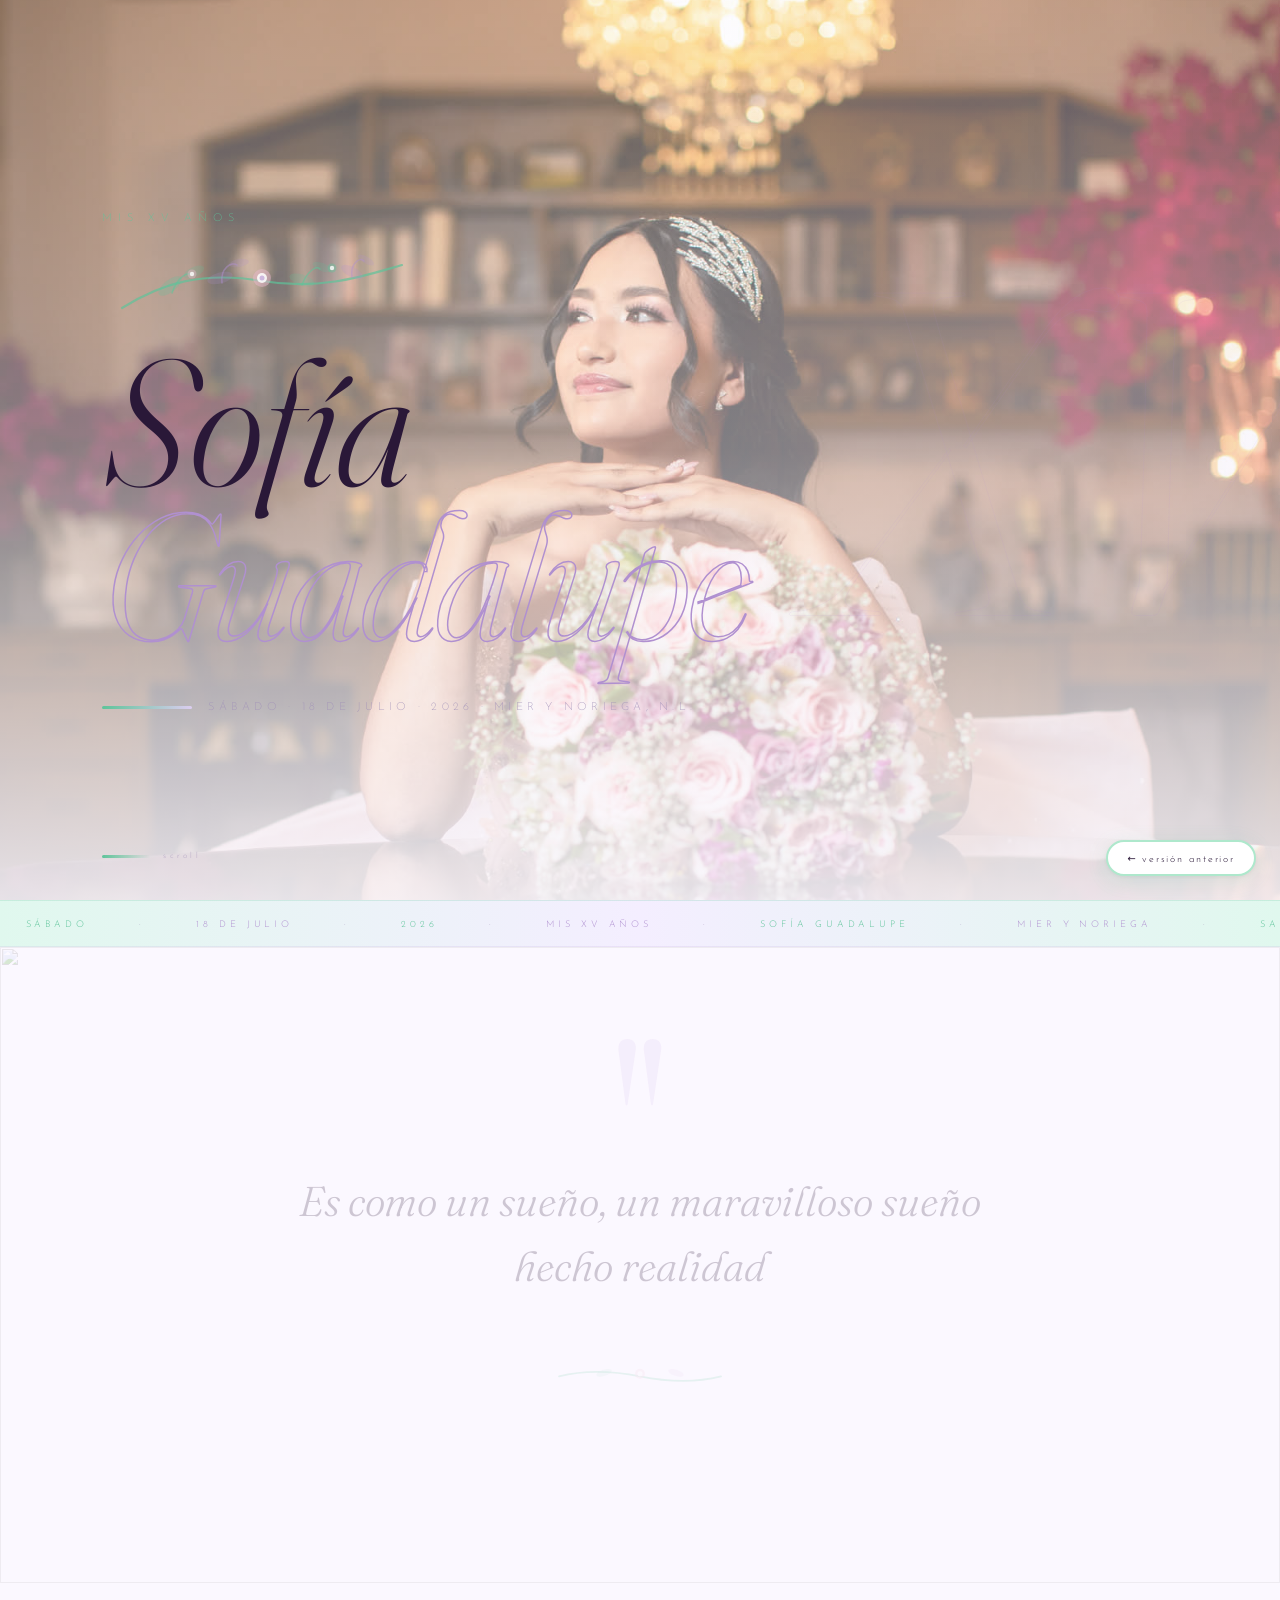
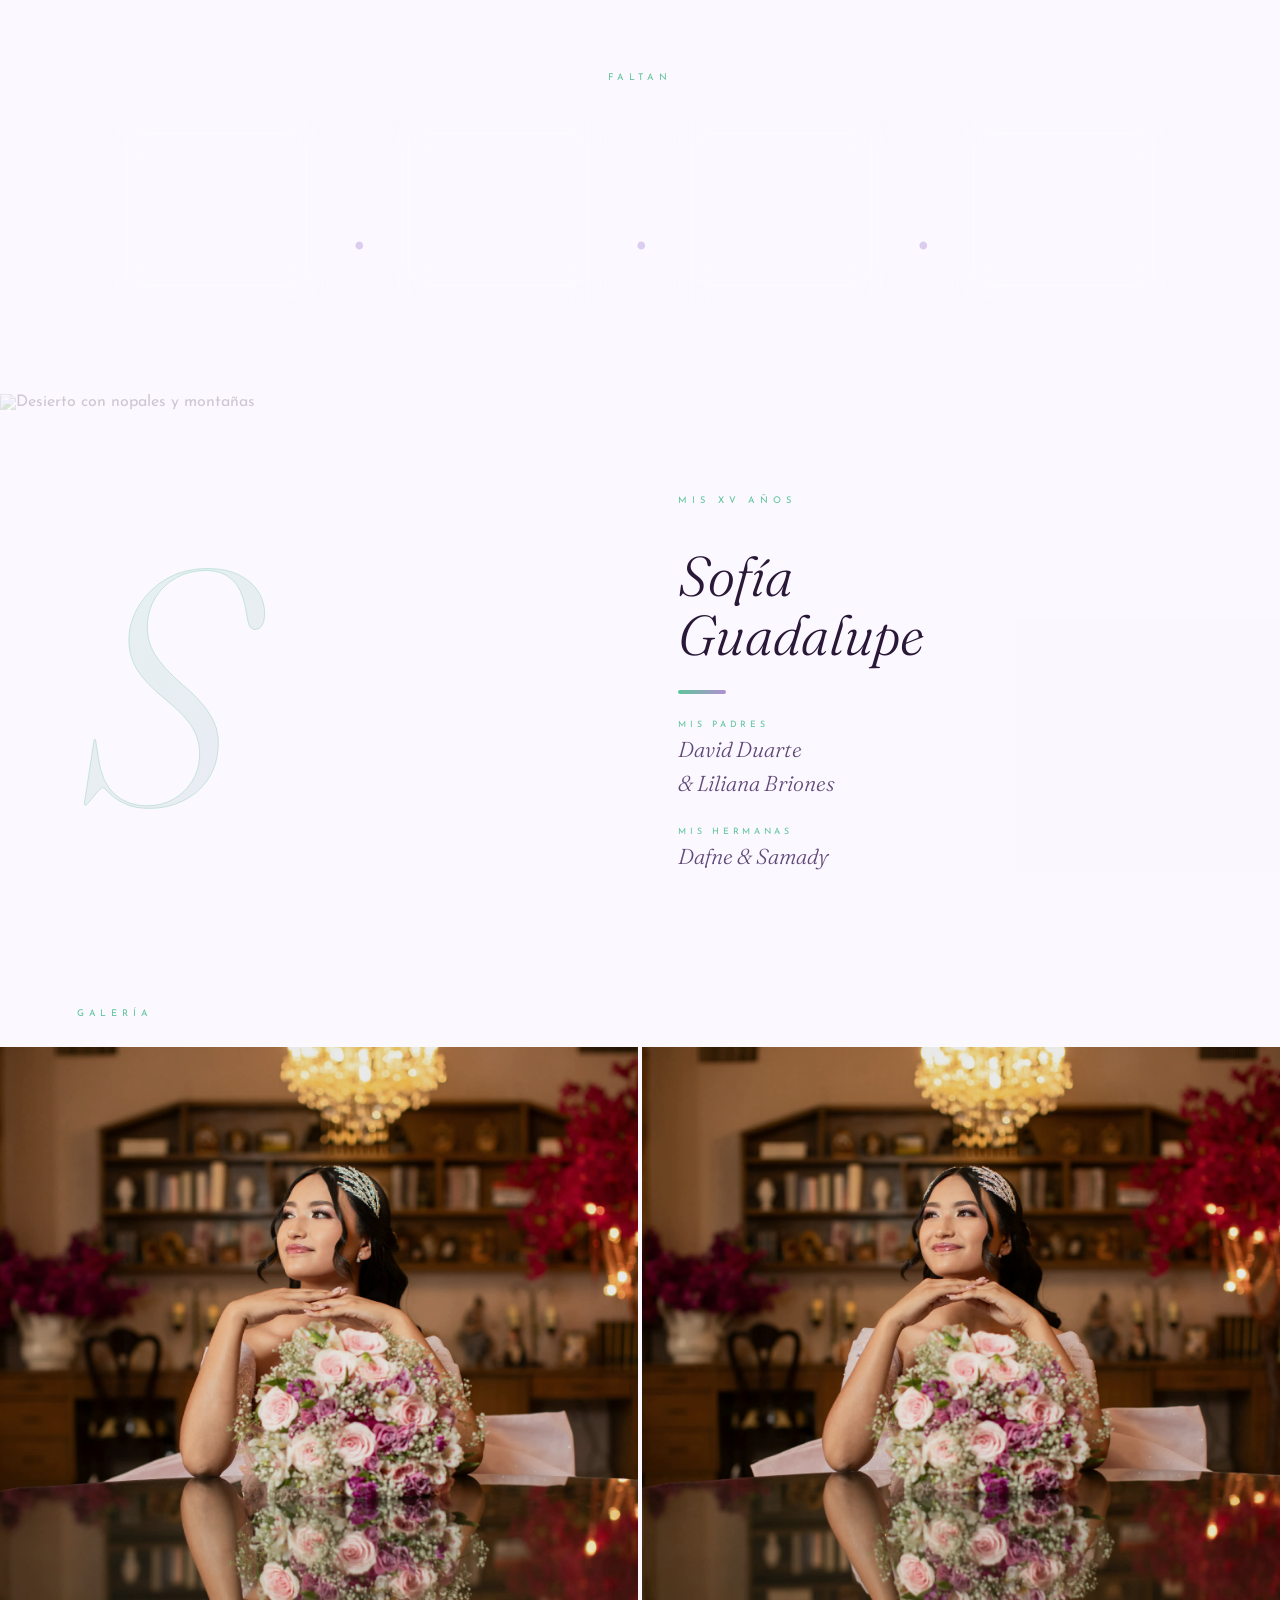
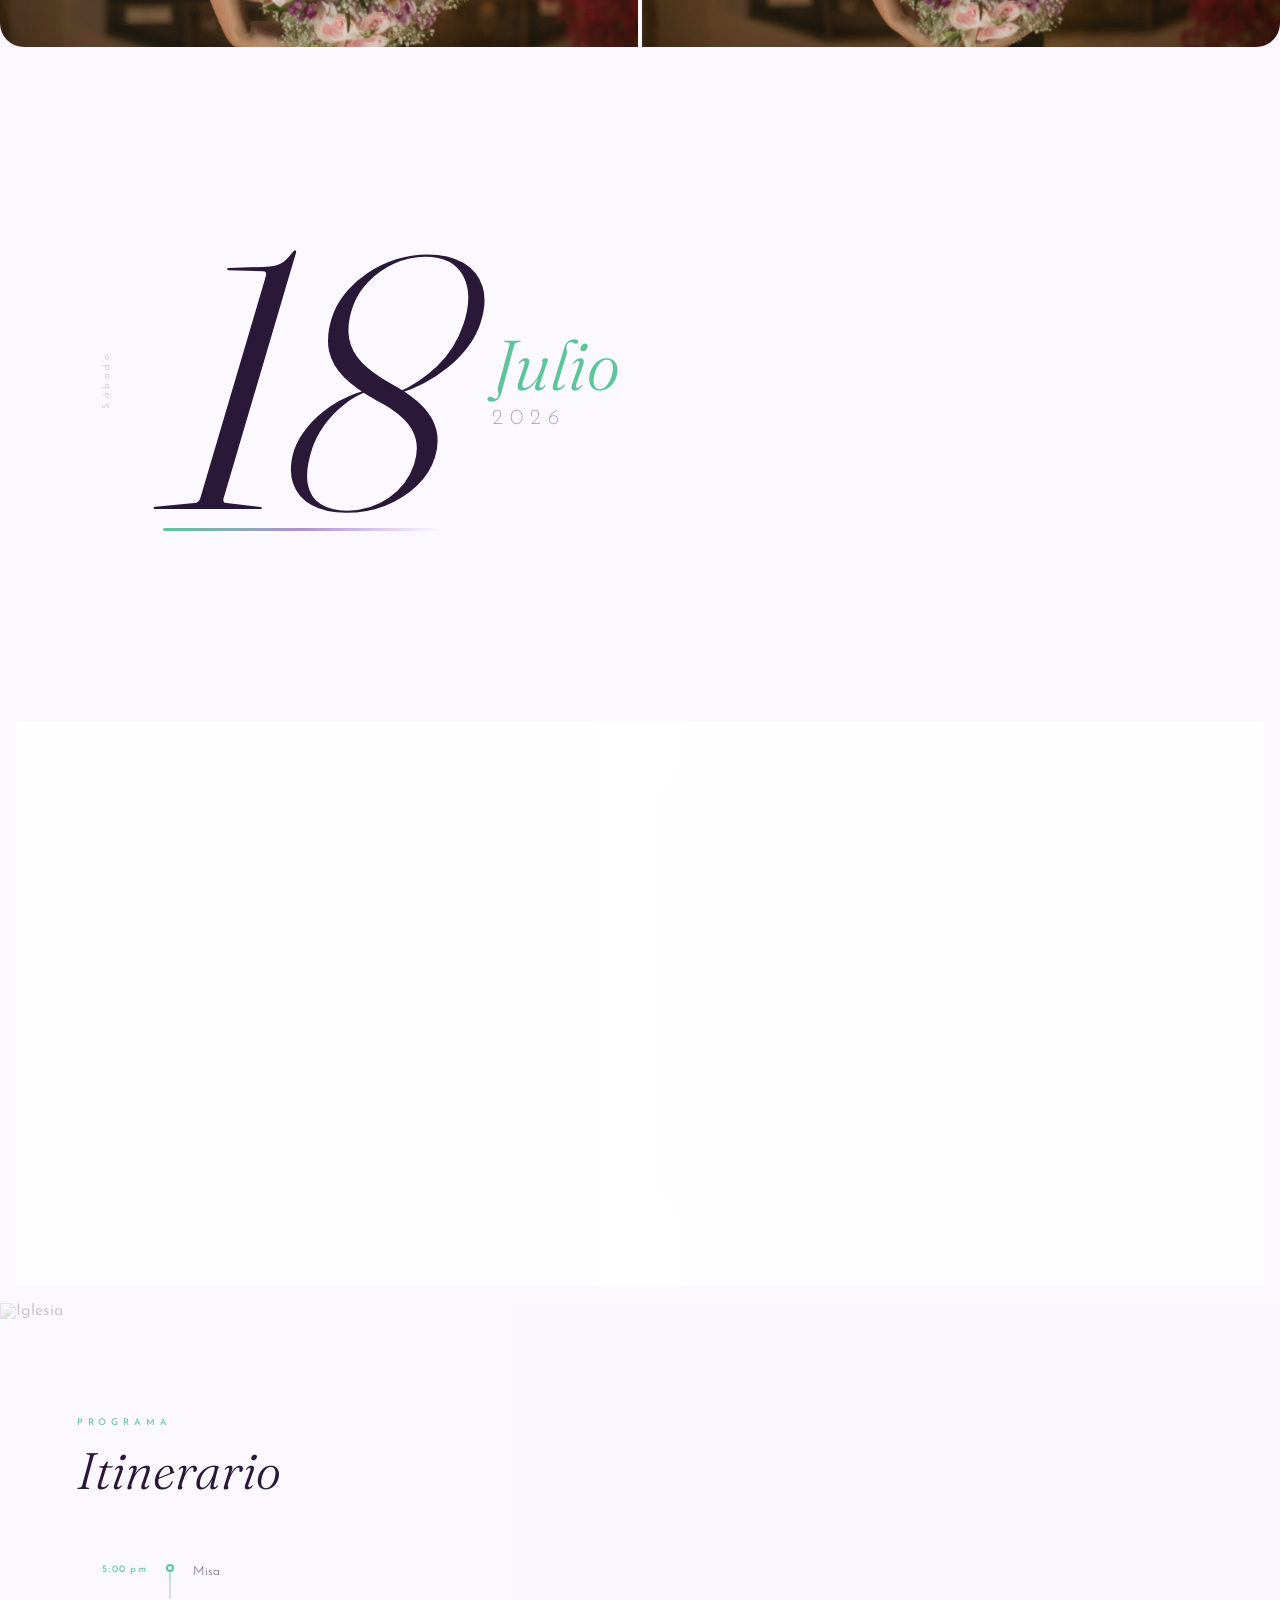
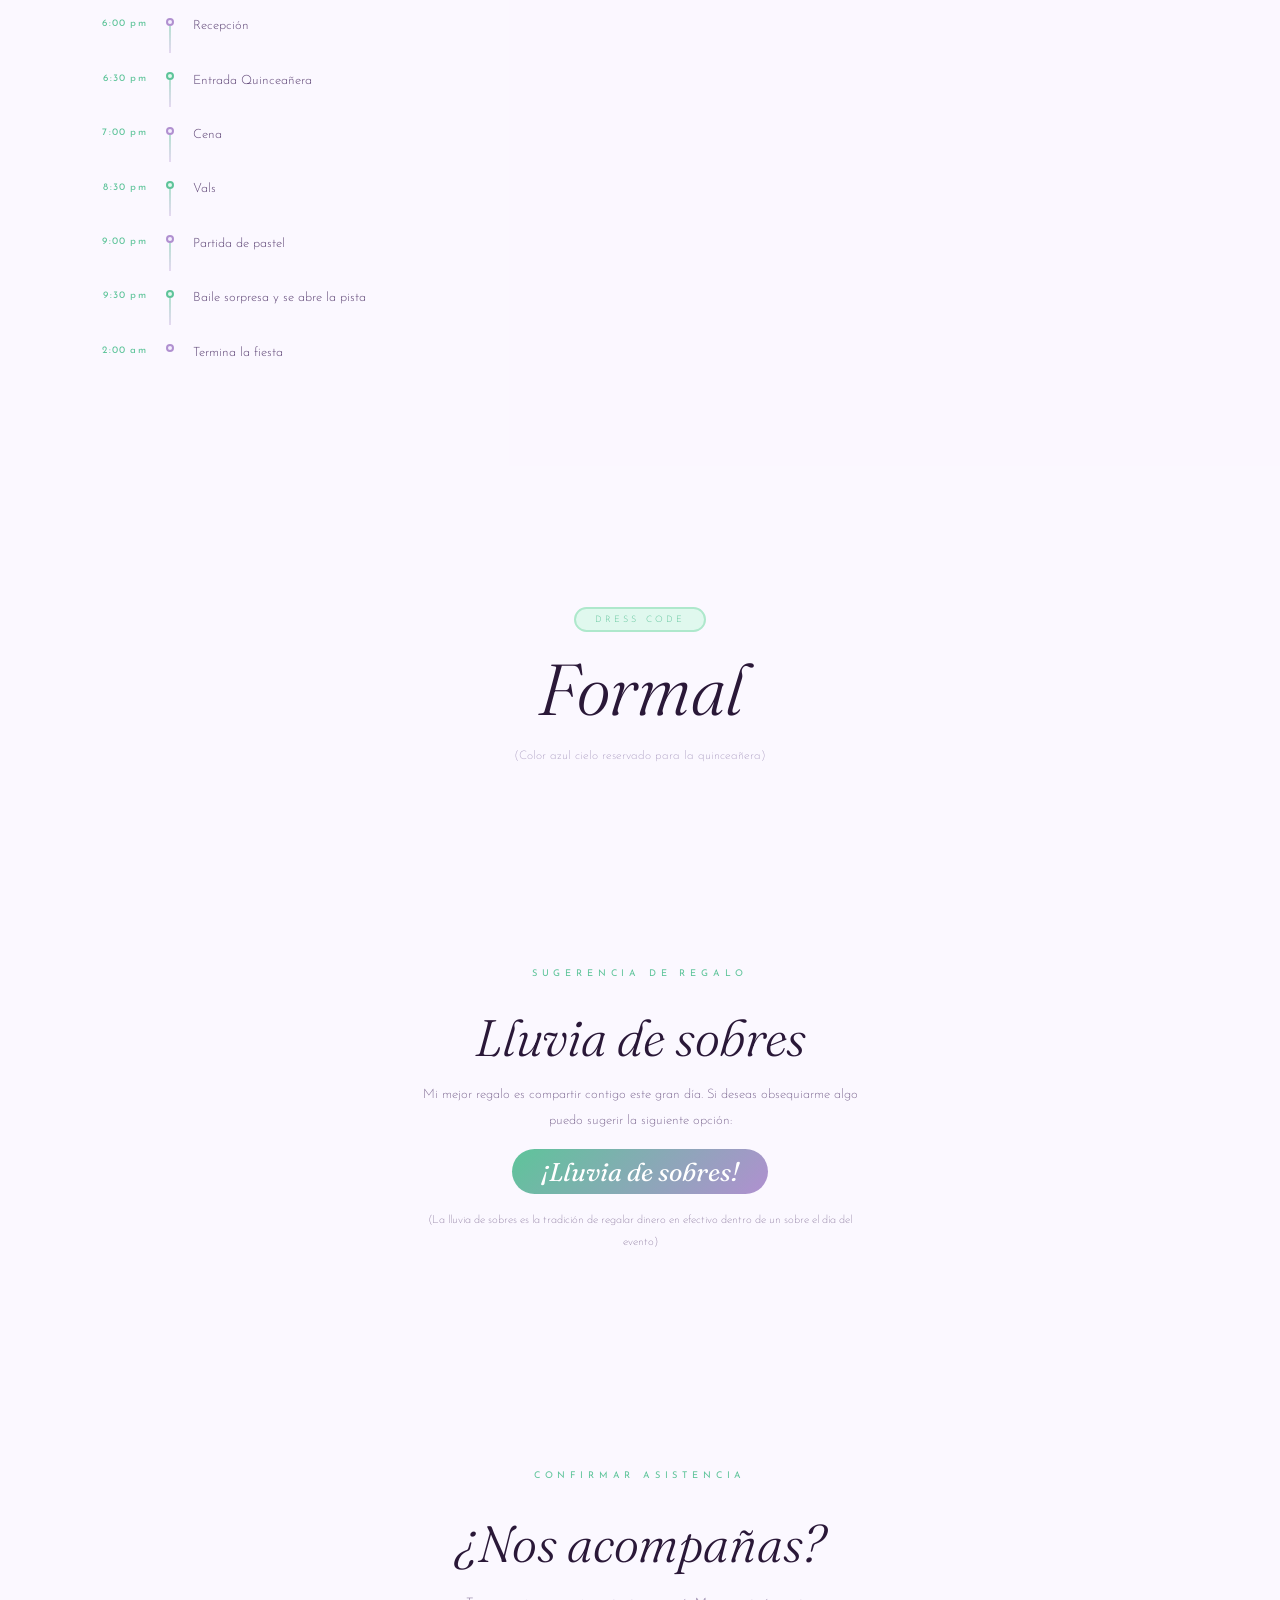
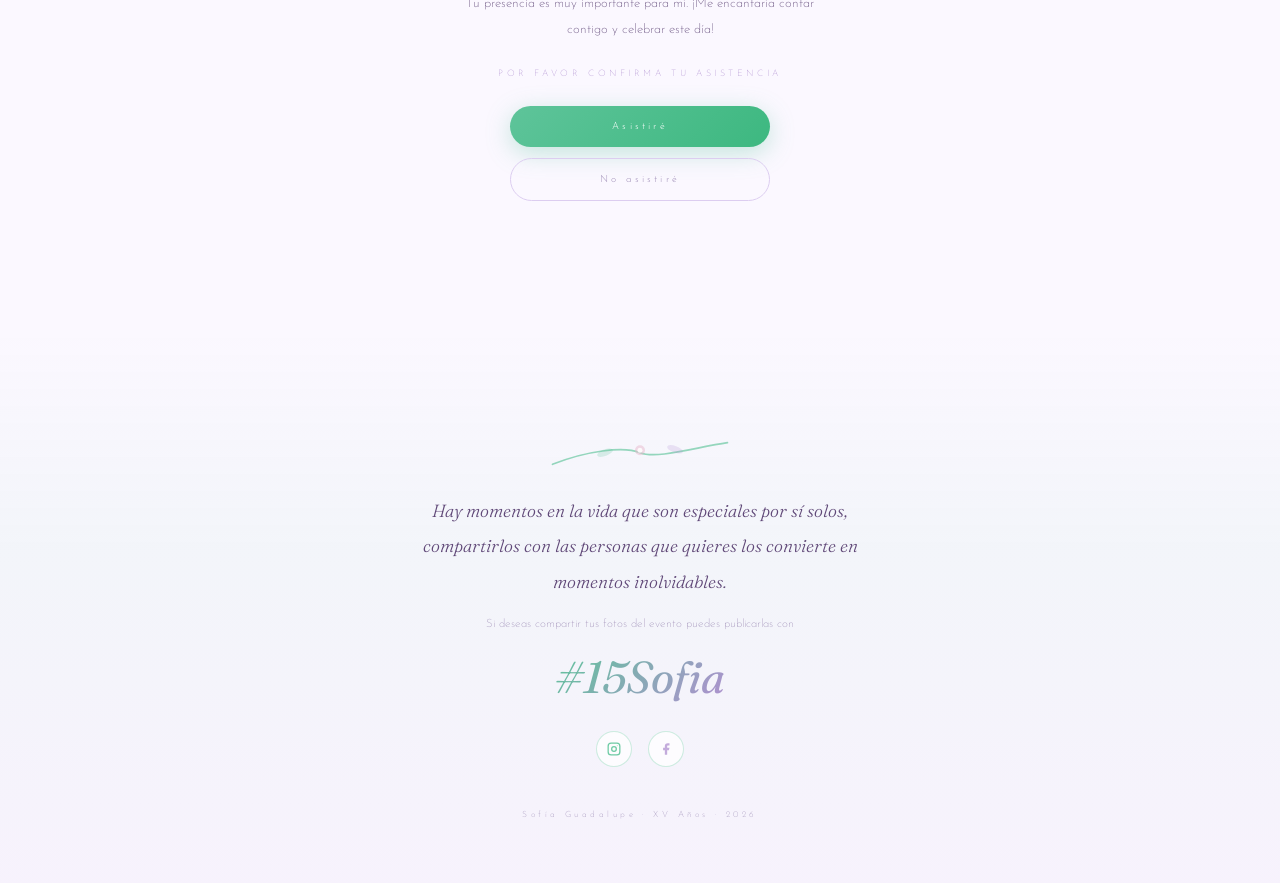
==== commit 607a6685: "Add Sofía's quinceañera photos and background images across all pages - Added real quinceañera photo" ====
--- a/jav2.html
+++ b/jav2.html
@@ -95,6 +95,28 @@
             z-index: 1;
         }
 
+        .hero-bg {
+            position: absolute;
+            inset: 0;
+            z-index: 0;
+        }
+
+        .hero-bg img {
+            width: 100%;
+            height: 100%;
+            object-fit: cover;
+            object-position: center 15%;
+        }
+
+        .hero-bg::after {
+            content: '';
+            position: absolute;
+            inset: 0;
+            background:
+                linear-gradient(to bottom, rgba(251,248,255,0.35) 0%, rgba(251,248,255,0.5) 50%, rgba(251,248,255,0.9) 100%),
+                radial-gradient(ellipse 70% 70% at 85% 40%, rgba(176,144,208,0.1) 0%, transparent 65%);
+        }
+
         /* Floating petals */
         .petal {
             position: absolute;
@@ -125,6 +147,11 @@
             -webkit-text-stroke: 1px rgba(176,144,208,0.08);
             pointer-events: none;
             user-select: none;
+        }
+
+        .hero-badge, .hero-botanical, .hero-name, .hero-divider, .hero-scroll {
+            position: relative;
+            z-index: 2;
         }
 
         .hero-badge {
@@ -297,12 +324,35 @@
             margin: clamp(2.5rem, 5vw, 4rem) 0;
         }
 
+        /* ── SECTION BG IMAGE ────────────────────────── */
+        .section-bg {
+            position: absolute;
+            inset: 0;
+            z-index: 0;
+            overflow: hidden;
+        }
+
+        .section-bg img {
+            width: 100%;
+            height: 100%;
+            object-fit: cover;
+            object-position: center 20%;
+        }
+
+        .section-bg::after {
+            content: '';
+            position: absolute;
+            inset: 0;
+            background: rgba(251,248,255,0.78);
+        }
+
         /* ── QUOTE ────────────────────────────────────── */
         .quote-section {
             position: relative;
             z-index: 1;
             padding: clamp(4rem, 10vw, 8rem) clamp(2rem, 12vw, 16rem);
             text-align: center;
+            overflow: hidden;
         }
 
         .quote-mark {
@@ -394,9 +444,12 @@
             grid-template-columns: 1fr 1fr;
             gap: clamp(2rem, 6vw, 6rem);
             align-items: center;
+            overflow: hidden;
         }
 
         .family-initial {
+            position: relative;
+            z-index: 1;
             font-family: var(--F);
             font-style: italic;
             font-weight: 300;
@@ -409,7 +462,7 @@
             -webkit-background-clip: text;
         }
 
-        .family-content { display: flex; flex-direction: column; gap: 1.6rem; }
+        .family-content { position: relative; z-index: 1; display: flex; flex-direction: column; gap: 1.6rem; }
 
         .family-name {
             font-family: var(--F);
@@ -446,6 +499,45 @@
             line-height: 1.6;
         }
 
+        /* ── PHOTO SHOWCASE ──────────────────────────── */
+        .photo-showcase {
+            position: relative;
+            z-index: 1;
+            width: 100%;
+            height: 90vh;
+            overflow: hidden;
+            border-radius: 0 0 32px 32px;
+        }
+
+        .photo-showcase img {
+            width: 100%;
+            height: 100%;
+            object-fit: cover;
+            object-position: center 20%;
+            filter: brightness(0.92) saturate(1.05);
+        }
+
+        .photo-showcase::after {
+            content: '';
+            position: absolute;
+            inset: 0;
+            background: linear-gradient(to bottom, var(--bg) 0%, transparent 18%, transparent 70%, var(--bg) 100%);
+            pointer-events: none;
+        }
+
+        .photo-showcase-caption {
+            position: absolute;
+            bottom: clamp(2rem, 6vw, 5rem);
+            left: clamp(2rem, 8vw, 7rem);
+            z-index: 2;
+            font-family: var(--F);
+            font-style: italic;
+            font-weight: 300;
+            font-size: clamp(1.8rem, 5vw, 4rem);
+            color: var(--text);
+            text-shadow: 0 2px 20px rgba(255,255,255,0.7);
+        }
+
         /* ── GALLERY ──────────────────────────────────── */
         .gallery-section {
             position: relative;
@@ -460,8 +552,8 @@
 
         .gallery-grid {
             display: grid;
-            grid-template-columns: 2fr 1fr 1fr 2fr;
-            grid-template-rows: 280px 190px;
+            grid-template-columns: 1fr 1fr;
+            grid-template-rows: clamp(350px, 55vw, 600px);
             gap: 4px;
         }
 
@@ -471,21 +563,20 @@
             border-radius: 0;
         }
 
-        .g:nth-child(1) { grid-row: span 2; border-radius: 0 0 0 24px; }
-        .g:nth-child(4) { grid-row: span 2; border-radius: 0 0 24px 0; }
-        .g:nth-child(2) { border-radius: 0 16px 0 0; }
-        .g:nth-child(5) { border-radius: 0 0 0 16px; }
+        .g:nth-child(1) { border-radius: 0 0 0 24px; }
+        .g:nth-child(2) { border-radius: 0 0 24px 0; }
 
         .g img {
             width: 100%;
             height: 100%;
             object-fit: cover;
-            filter: brightness(0.88) saturate(0.9);
+            object-position: center 20%;
+            filter: brightness(0.92) saturate(0.95);
             transition: transform 0.7s cubic-bezier(.25,.46,.45,.94), filter 0.5s ease;
         }
 
         .g:hover img {
-            transform: scale(1.07);
+            transform: scale(1.05);
             filter: brightness(1) saturate(1.1);
         }
 
@@ -681,9 +772,12 @@
             position: relative;
             z-index: 1;
             padding: clamp(4rem, 9vw, 8rem) clamp(2rem, 6vw, 5rem);
+            overflow: hidden;
         }
 
         .it-list {
+            position: relative;
+            z-index: 1;
             list-style: none;
             max-width: 520px;
             margin-top: 2.8rem;
@@ -971,11 +1065,11 @@
             .family-initial { display: none; }
             .events-section { grid-template-columns: 1fr; }
             .gallery-grid {
-                grid-template-columns: 1fr 1fr;
-                grid-template-rows: repeat(3, 150px);
+                grid-template-columns: 1fr;
+                grid-template-rows: auto;
             }
-            .g:nth-child(1), .g:nth-child(4) { grid-row: span 1; border-radius: 0; }
-            .g:nth-child(2), .g:nth-child(5)  { border-radius: 0; }
+            .g:nth-child(1), .g:nth-child(2) { border-radius: 0; }
+            .photo-showcase { height: 70vh; border-radius: 0 0 20px 20px; }
             .date-section { justify-content: center; }
             .date-big::after { display: none; }
         }
@@ -1004,6 +1098,7 @@
 
     <!-- ── HERO ───────────────────────────────────── -->
     <section class="hero">
+        <div class="hero-bg"><img src="images/sofia-bouquet-1.jpg" alt=""></div>
 
         <div class="hero-xv" aria-hidden="true">XV</div>
 
@@ -1071,6 +1166,7 @@
 
     <!-- ── QUOTE ──────────────────────────────────── -->
     <section class="quote-section reveal">
+        <div class="section-bg"><img src="https://images.unsplash.com/photo-1519741497674-611481863552?w=1200&h=800&fit=crop&q=80" alt="" loading="lazy"></div>
         <span class="quote-mark" aria-hidden="true">"</span>
         <p class="quote-body">Es como un sueño, un maravilloso sueño hecho realidad</p>
 
@@ -1114,6 +1210,7 @@
 
     <!-- ── FAMILY ─────────────────────────────────── -->
     <section class="family-section reveal">
+        <div class="section-bg"><img src="https://images.unsplash.com/photo-1642915657936-7395428979c8?w=1200&h=800&fit=crop&q=80" alt="Desierto con nopales y montañas" loading="lazy"></div>
         <div class="family-initial" aria-hidden="true">S</div>
         <div class="family-content">
             <p class="section-tag">MIS XV AÑOS</p>
@@ -1134,12 +1231,8 @@
     <section class="gallery-section reveal">
         <p class="section-tag gallery-label">GALERÍA</p>
         <div class="gallery-grid">
-            <div class="g"><img src="https://images.unsplash.com/photo-1594938298603-c8148c4dae35?w=600&h=900&fit=crop&q=80" alt="Foto 1" loading="lazy"></div>
-            <div class="g"><img src="https://images.unsplash.com/photo-1519167758481-83f550bb49b3?w=600&h=400&fit=crop&q=80" alt="Foto 2" loading="lazy"></div>
-            <div class="g"><img src="https://images.unsplash.com/photo-1606800052052-a08af7148866?w=600&h=400&fit=crop&q=80" alt="Foto 3" loading="lazy"></div>
-            <div class="g"><img src="https://images.unsplash.com/photo-1520854221256-17451cc331be?w=600&h=900&fit=crop&q=80" alt="Foto 4" loading="lazy"></div>
-            <div class="g"><img src="https://images.unsplash.com/photo-1464366400600-7168b8af9bc3?w=600&h=400&fit=crop&q=80" alt="Foto 5" loading="lazy"></div>
-            <div class="g"><img src="https://images.unsplash.com/photo-1469371670807-013ccf25f16a?w=600&h=400&fit=crop&q=80" alt="Foto 6" loading="lazy"></div>
+            <div class="g"><img src="images/sofia-bouquet-1.jpg" alt="Sofía con ramo de flores" loading="lazy"></div>
+            <div class="g"><img src="images/sofia-bouquet-2.jpg" alt="Sofía con ramo de flores" loading="lazy"></div>
         </div>
     </section>
 
@@ -1185,8 +1278,9 @@
 
     <!-- ── ITINERARY ──────────────────────────────── -->
     <section class="itinerary-section reveal">
-        <p class="section-tag">PROGRAMA</p>
-        <h2 class="section-title">Itinerario</h2>
+        <div class="section-bg"><img src="https://images.unsplash.com/photo-1438032005730-c779502df39b?w=1200&h=800&fit=crop&q=80" alt="Iglesia" loading="lazy"></div>
+        <p class="section-tag" style="position:relative;z-index:1;">PROGRAMA</p>
+        <h2 class="section-title" style="position:relative;z-index:1;">Itinerario</h2>
         <ul class="it-list">
             <li class="it-item"><span class="it-time">5:00 pm</span><div class="it-track"><div class="it-dot"></div><div class="it-connector"></div></div><span class="it-text">Misa</span></li>
             <li class="it-item"><span class="it-time">6:00 pm</span><div class="it-track"><div class="it-dot"></div><div class="it-connector"></div></div><span class="it-text">Recepción</span></li>
